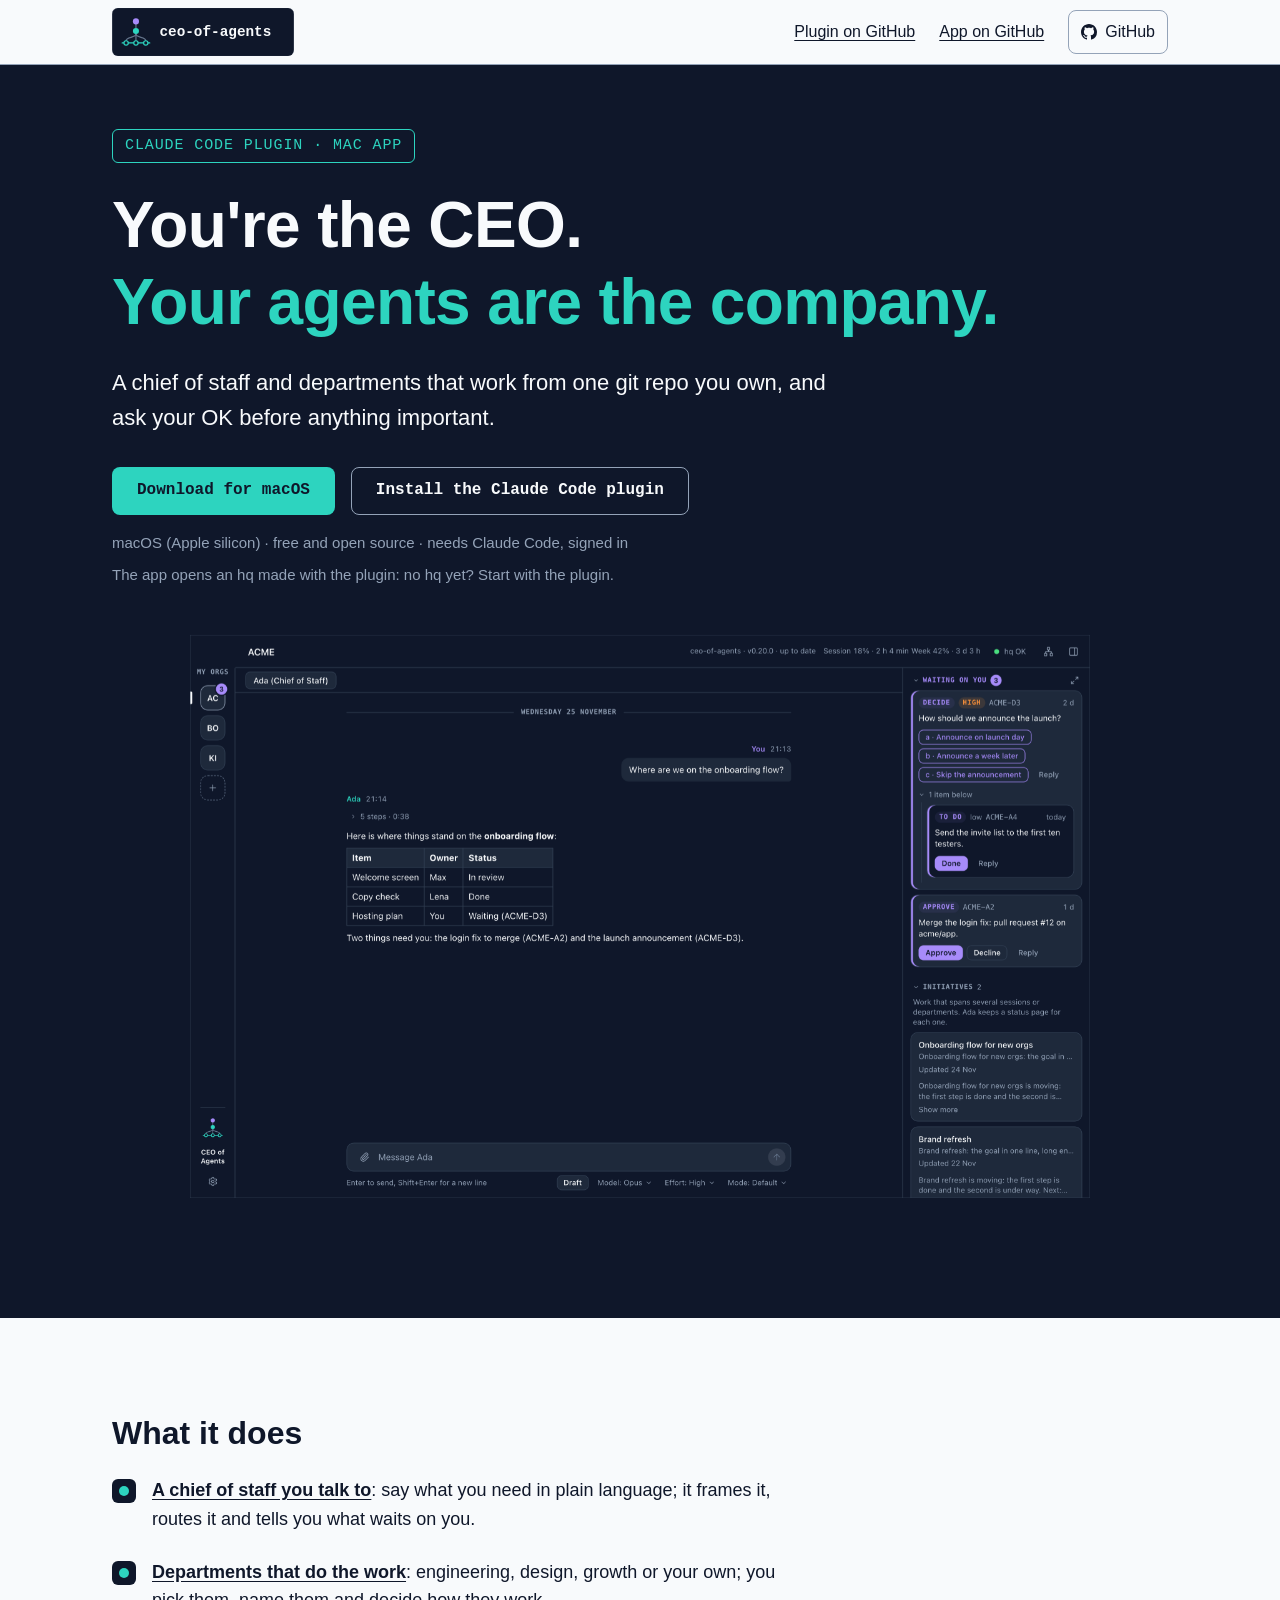
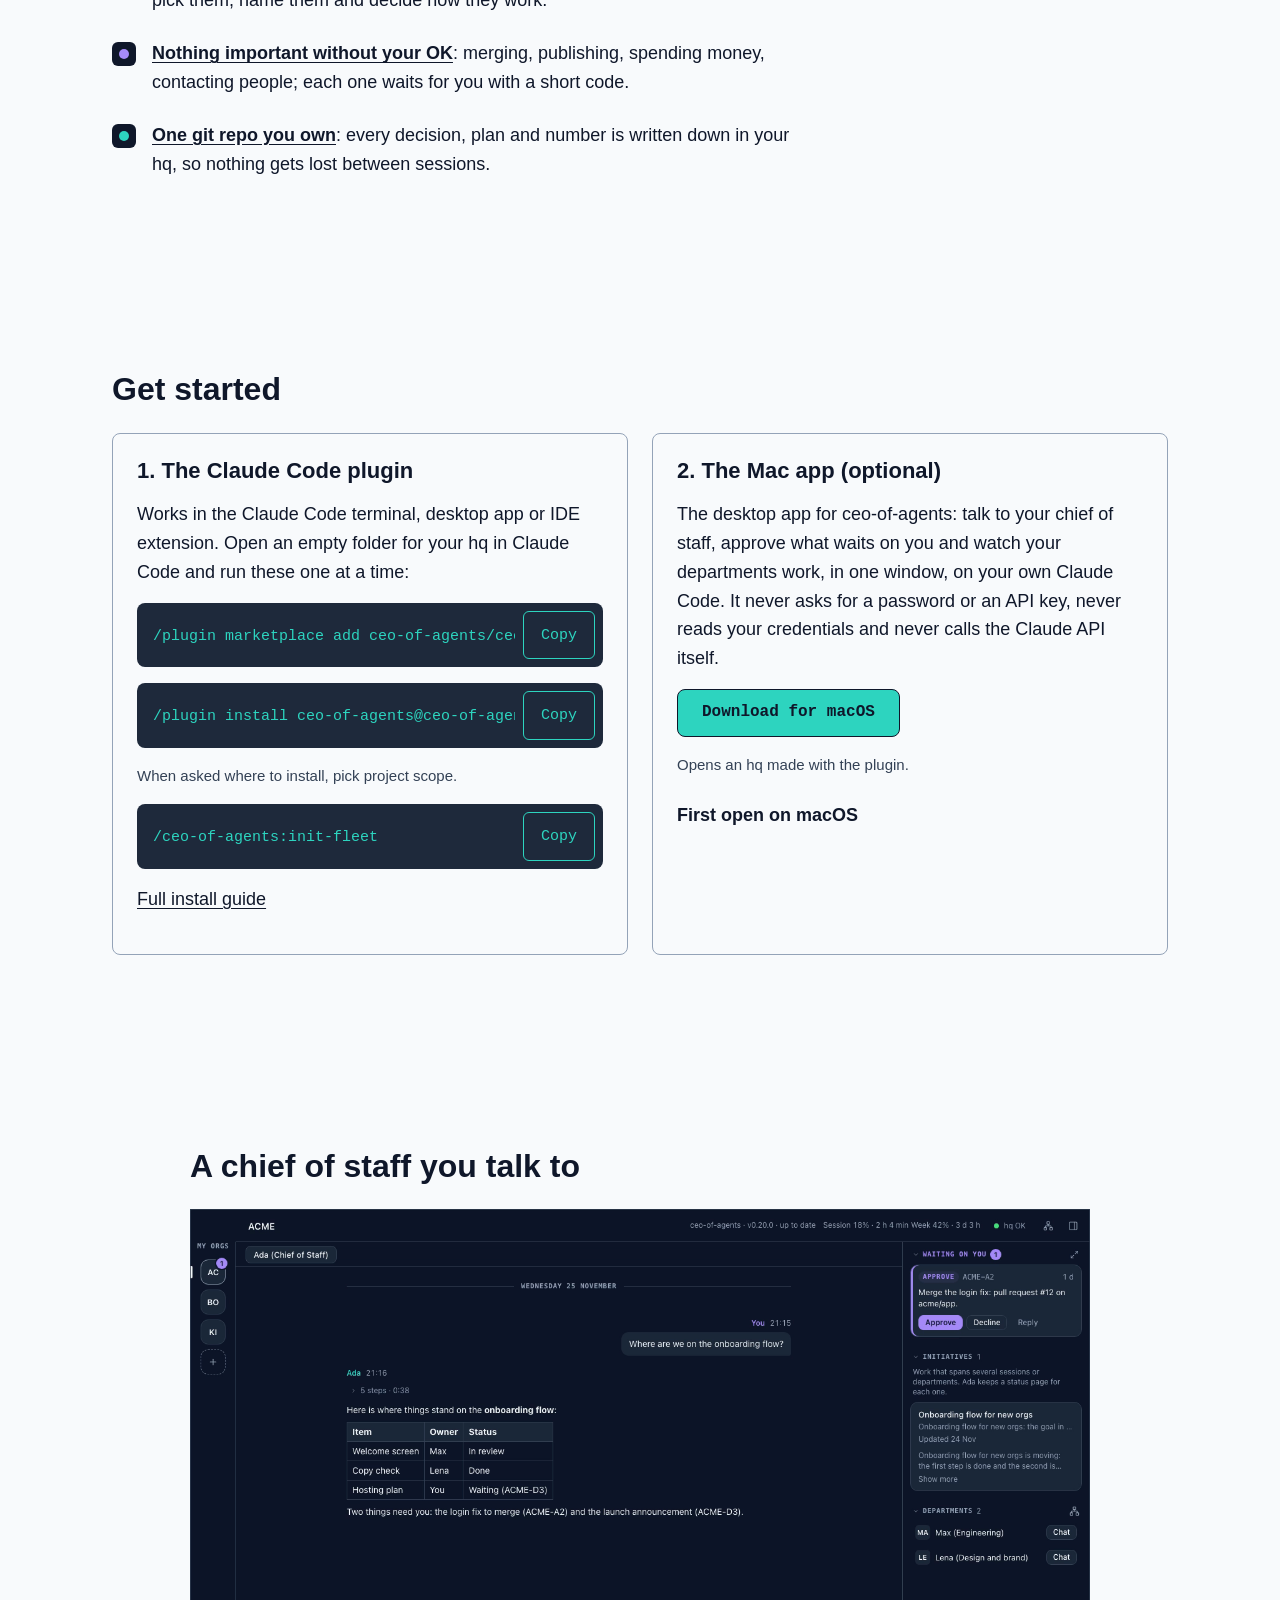
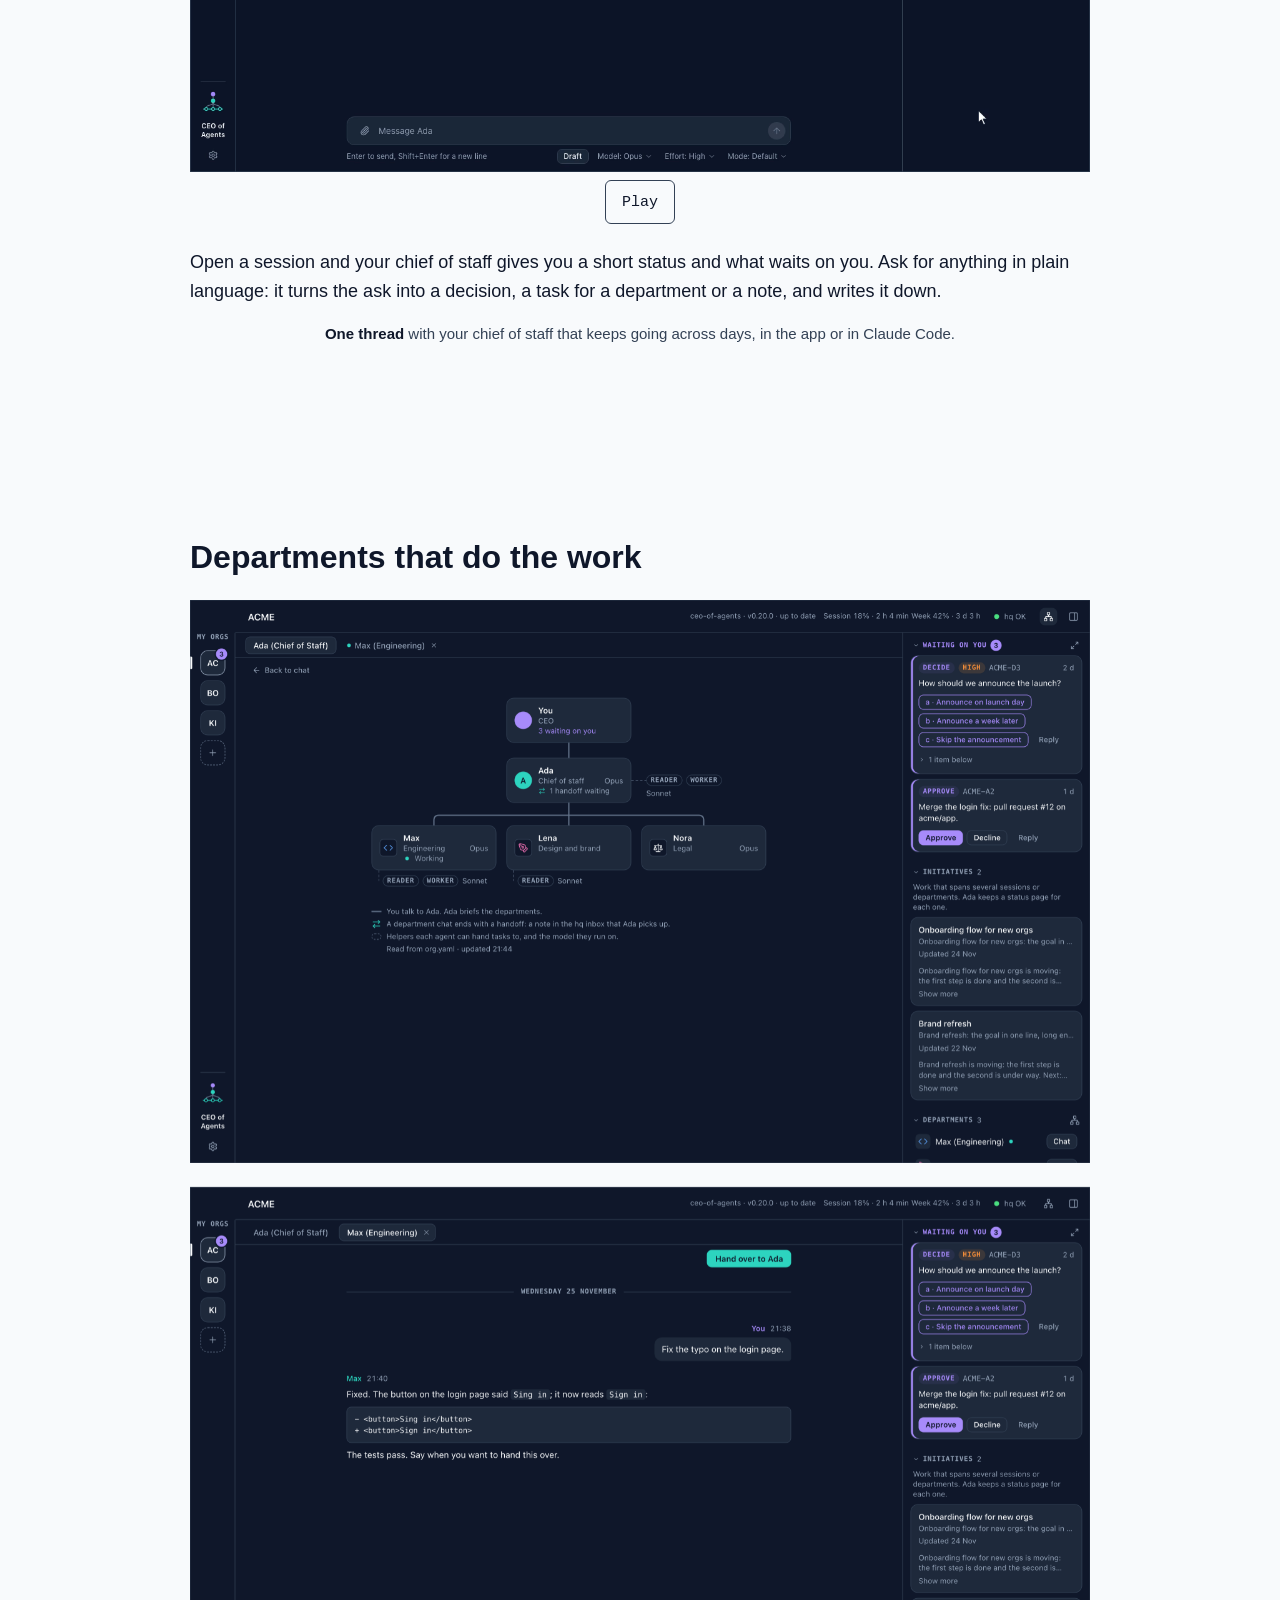
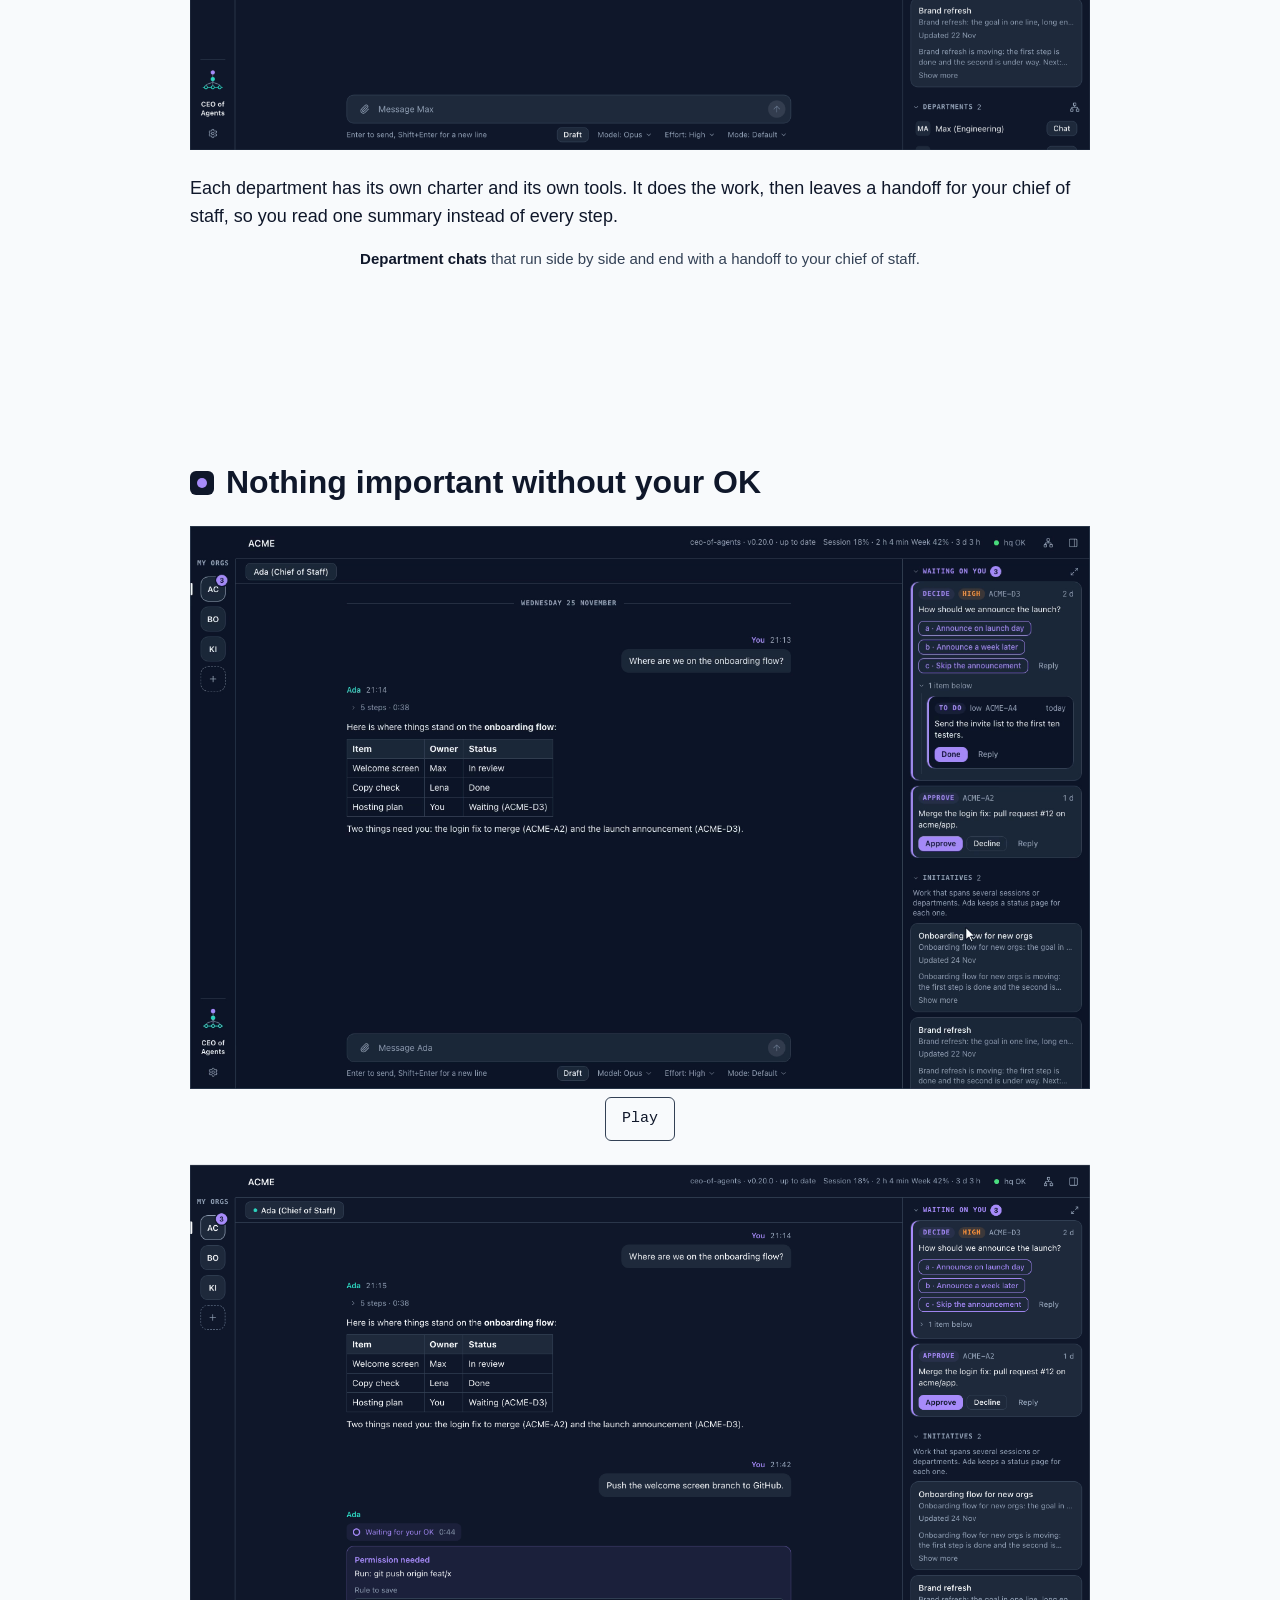
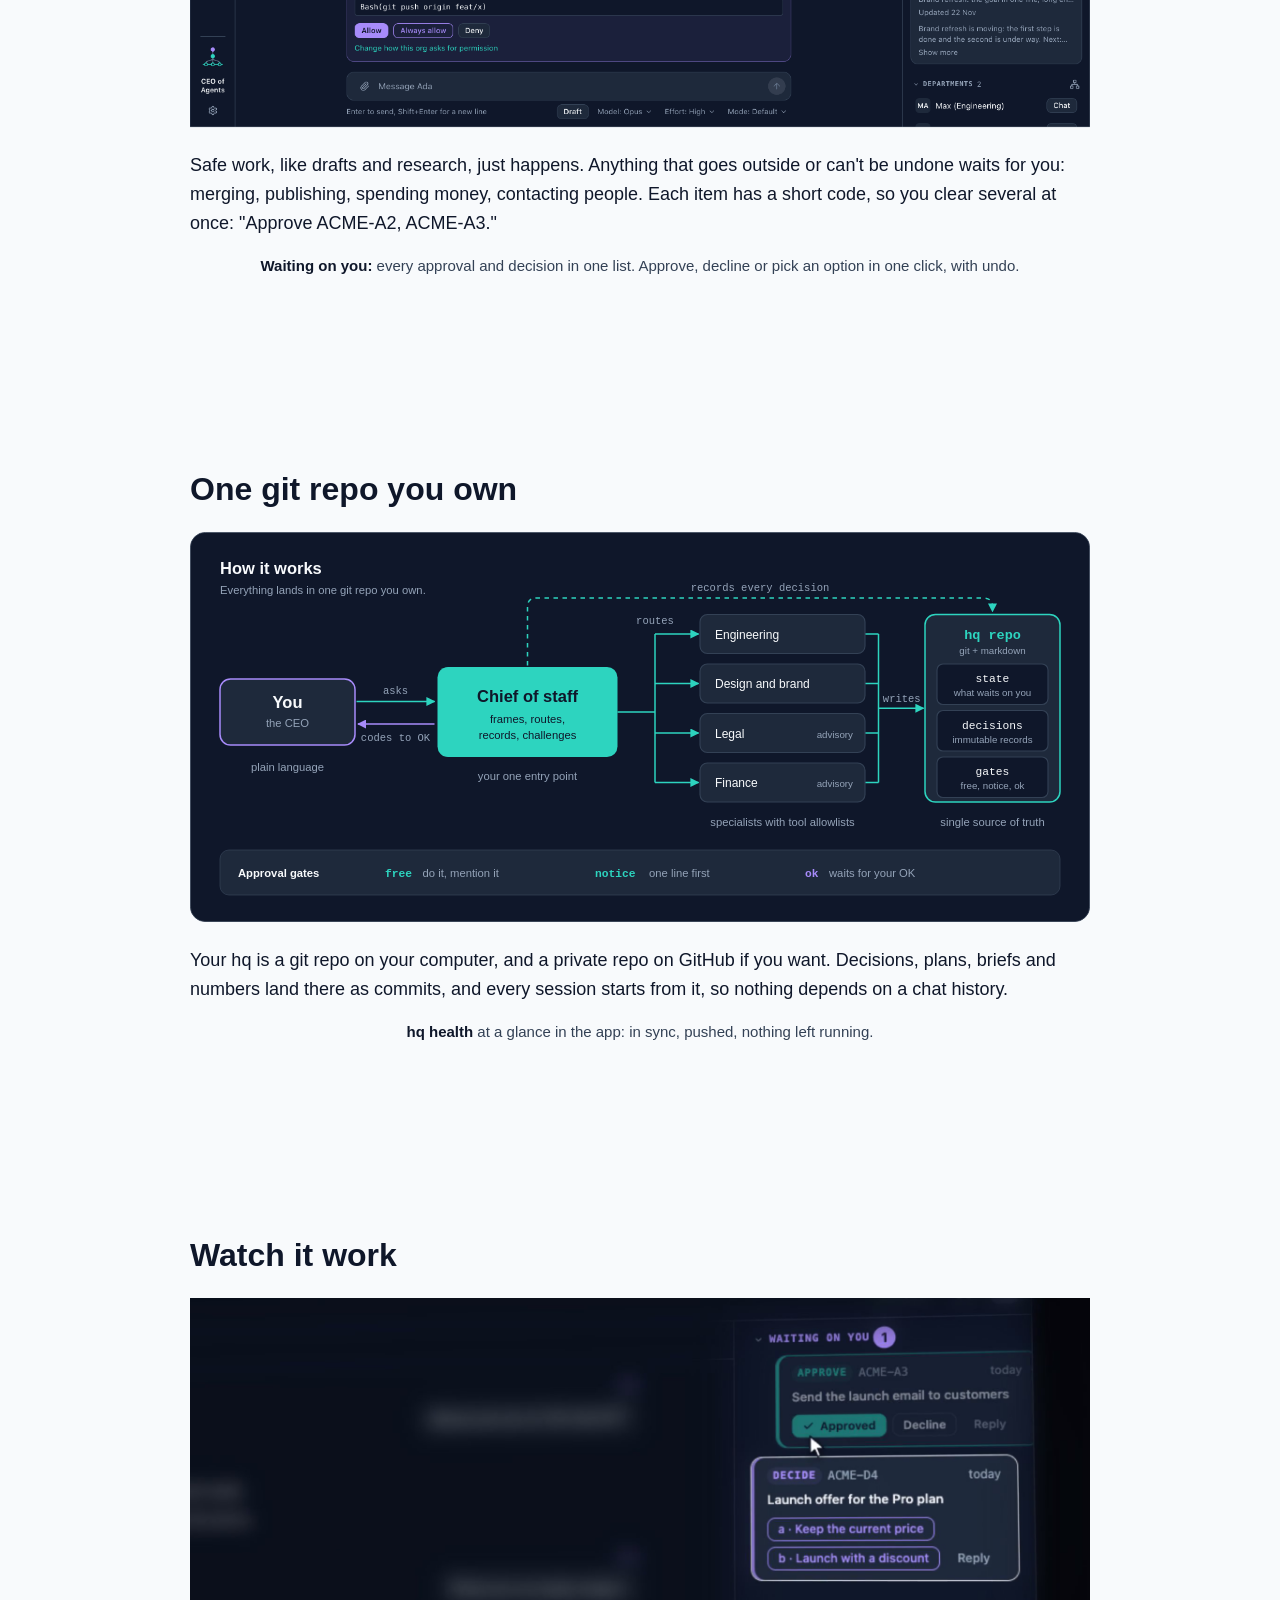
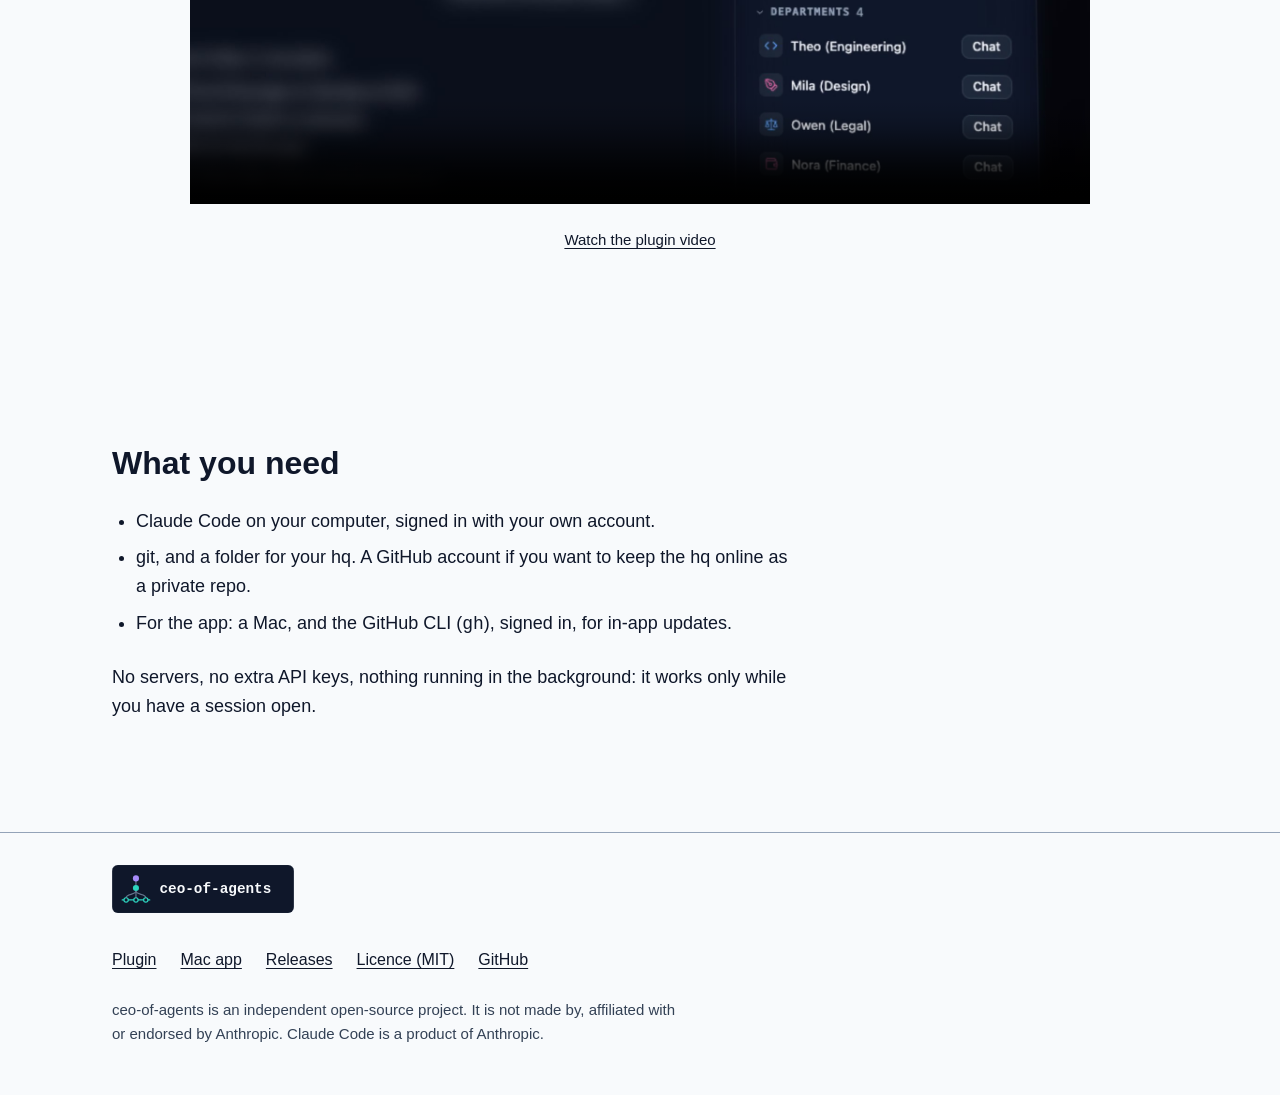
==== index.html @ 3e3f8074 "feat: add the landing page Plain HTML and CSS, no build step. Dark by default with a light mode that" ====
<!DOCTYPE html>
<html lang="en">
<head>
<meta charset="utf-8">
<meta name="viewport" content="width=device-width, initial-scale=1">
<title>ceo-of-agents: you're the CEO, your agents are the company</title>
<meta name="description" content="A Claude Code plugin and Mac app: a chief of staff and departments that work from one git repo you own, and ask your OK before anything important.">
<link rel="canonical" href="https://ceo-of-agents.github.io/">
<meta name="color-scheme" content="dark light">
<meta name="theme-color" media="(prefers-color-scheme: light)" content="#F8FAFC">
<meta name="theme-color" media="(prefers-color-scheme: dark)" content="#0F172A">
<link rel="icon" type="image/png" sizes="32x32" href="assets/icons/favicon-32.png">
<link rel="icon" type="image/png" sizes="16x16" href="assets/icons/favicon-16.png">
<link rel="apple-touch-icon" sizes="180x180" href="apple-touch-icon.png">
<meta property="og:type" content="website">
<meta property="og:url" content="https://ceo-of-agents.github.io/">
<meta property="og:title" content="ceo-of-agents: you're the CEO, your agents are the company">
<meta property="og:description" content="A Claude Code plugin and Mac app: a chief of staff and departments that work from one git repo you own, and ask your OK before anything important.">
<meta property="og:image" content="https://ceo-of-agents.github.io/assets/media/social-preview.png">
<meta property="og:image:width" content="1280">
<meta property="og:image:height" content="640">
<meta property="og:image:alt" content="ceo-of-agents: You're the CEO. Your agents are the company.">
<meta name="twitter:card" content="summary_large_image">
<meta name="twitter:title" content="ceo-of-agents: you're the CEO, your agents are the company">
<meta name="twitter:description" content="A Claude Code plugin and Mac app: a chief of staff and departments that work from one git repo you own, and ask your OK before anything important.">
<meta name="twitter:image" content="https://ceo-of-agents.github.io/assets/media/social-preview.png">
<meta name="twitter:image:alt" content="ceo-of-agents: You're the CEO. Your agents are the company.">
<link rel="stylesheet" href="styles.css">
<script src="script.js" defer></script>
</head>
<body>
<a class="skip on-ink" href="#content">Skip to content</a>

<header class="site-header">
  <div class="wrap">
    <a class="lockup" href="./"><img src="assets/logo-lockup.svg" alt="ceo-of-agents" height="48"></a>
    <nav class="nav" aria-label="Project links">
      <a href="https://github.com/ceo-of-agents/ceo-of-agents-core">Plugin on GitHub</a>
      <a href="https://github.com/ceo-of-agents/ceo-of-agents-desktop">App on GitHub</a>
      <a class="gh-btn" href="https://github.com/ceo-of-agents" aria-label="ceo-of-agents on GitHub"><svg viewBox="0 0 16 16" width="16" height="16" fill="currentColor" aria-hidden="true" focusable="false"><path d="M8 0C3.58 0 0 3.58 0 8c0 3.54 2.29 6.53 5.47 7.59.4.07.55-.17.55-.38 0-.19-.01-.82-.01-1.49-2.01.37-2.53-.49-2.69-.94-.09-.23-.48-.94-.82-1.13-.28-.15-.68-.52-.01-.53.63-.01 1.08.58 1.23.82.72 1.21 1.87.87 2.33.66.07-.52.28-.87.51-1.07-1.78-.2-3.64-.89-3.64-3.95 0-.87.31-1.59.82-2.15-.08-.2-.36-1.02.08-2.12 0 0 .67-.21 2.2.82.64-.18 1.32-.27 2-.27.68 0 1.36.09 2 .27 1.53-1.04 2.2-.82 2.2-.82.44 1.1.16 1.92.08 2.12.51.56.82 1.27.82 2.15 0 3.07-1.87 3.75-3.65 3.95.29.25.54.73.54 1.48 0 1.07-.01 1.93-.01 2.2 0 .21.15.46.55.38A8.013 8.013 0 0 0 16 8c0-4.42-3.58-8-8-8z"/></svg><span class="gh-label">GitHub</span></a>
    </nav>
  </div>
</header>

<main id="content">
  <section class="hero on-ink">
    <div class="wrap">
      <p class="chip">Claude Code plugin · Mac app</p>
      <h1>You're the CEO.
        <span>Your agents are the company.</span></h1>
      <p class="lead">A chief of staff and departments that work from one git repo you own, and ask your OK before anything important.</p>
      <div class="btn-row">
        <a class="btn btn-primary" href="https://github.com/ceo-of-agents/ceo-of-agents-desktop/releases/latest">Download for macOS</a>
        <a class="btn btn-secondary" href="#install">Install the Claude Code plugin</a>
      </div>
      <p class="note">macOS (Apple silicon) · free and open source · needs Claude Code, signed in</p>
      <p class="note">The app opens an hq made with the plugin: no hq yet? Start with the plugin.</p>
      <figure class="media">
        <img src="assets/media/hero.png" width="1442" height="902" alt="The CEO of Agents window: on the left, the list of orgs; in the middle, a conversation with the chief of staff, Ada, with a formatted reply and a finished task summary; on the right, the Waiting on you list with three items to approve or decide, and the org's initiatives">
      </figure>
    </div>
  </section>

  <section class="block" aria-labelledby="what">
    <div class="wrap">
      <h2 id="what">What it does</h2>
      <ul class="what">
        <li><span class="marker" aria-hidden="true"></span><span><a href="#chief-of-staff">A chief of staff you talk to</a>: say what you need in plain language; it frames it, routes it and tells you what waits on you.</span></li>
        <li><span class="marker" aria-hidden="true"></span><span><a href="#departments">Departments that do the work</a>: engineering, design, growth or your own; you pick them, name them and decide how they work.</span></li>
        <li><span class="marker violet" aria-hidden="true"></span><span><a href="#your-ok">Nothing important without your OK</a>: merging, publishing, spending money, contacting people; each one waits for you with a short code.</span></li>
        <li><span class="marker" aria-hidden="true"></span><span><a href="#hq">One git repo you own</a>: every decision, plan and number is written down in your hq, so nothing gets lost between sessions.</span></li>
      </ul>
    </div>
  </section>

  <section class="block" id="install" aria-labelledby="start">
    <div class="wrap">
      <h2 id="start">Get started</h2>
      <div class="cols">
        <div class="card">
          <h3>1. The Claude Code plugin</h3>
          <p>Works in the Claude Code terminal, desktop app or IDE extension. Open an empty folder for your hq in Claude Code and run these one at a time:</p>
          <div class="cmd"><pre tabindex="0"><code>/plugin marketplace add ceo-of-agents/ceo-of-agents-core</code></pre><button class="copy" type="button" hidden data-copy="/plugin marketplace add ceo-of-agents/ceo-of-agents-core" aria-label="Copy command: /plugin marketplace add ceo-of-agents/ceo-of-agents-core">Copy</button></div>
          <div class="cmd"><pre tabindex="0"><code>/plugin install ceo-of-agents@ceo-of-agents</code></pre><button class="copy" type="button" hidden data-copy="/plugin install ceo-of-agents@ceo-of-agents" aria-label="Copy command: /plugin install ceo-of-agents@ceo-of-agents">Copy</button></div>
          <p class="caption-small">When asked where to install, pick project scope.</p>
          <div class="cmd"><pre tabindex="0"><code>/ceo-of-agents:init-fleet</code></pre><button class="copy" type="button" hidden data-copy="/ceo-of-agents:init-fleet" aria-label="Copy command: /ceo-of-agents:init-fleet">Copy</button></div>
          <p><a href="https://github.com/ceo-of-agents/ceo-of-agents-core#3-install">Full install guide</a></p>
        </div>
        <div class="card">
          <h3>2. The Mac app (optional)</h3>
          <p>The desktop app for ceo-of-agents: talk to your chief of staff, approve what waits on you and watch your departments work, in one window, on your own Claude Code. It never asks for a password or an API key, never reads your credentials and never calls the Claude API itself.</p>
          <div class="btn-row"><a class="btn btn-primary" href="https://github.com/ceo-of-agents/ceo-of-agents-desktop/releases/latest">Download for macOS</a></div>
          <p class="note">Opens an hq made with the plugin.</p>
          <details>
            <summary>First open on macOS</summary>
            <p>The app is not notarized by Apple yet, so macOS blocks the first open of a downloaded copy: when macOS says "Not Opened", choose Done. Then open System Settings &gt; Privacy &amp; Security, scroll to Security and click Open Anyway next to "CEO of Agents". From then on it opens normally.</p>
          </details>
        </div>
      </div>
    </div>
  </section>

  <section class="block feature" id="chief-of-staff" aria-labelledby="h-cos">
    <div class="wrap"><div class="block-inner">
      <h2 id="h-cos">A chief of staff you talk to</h2>
      <div class="media clip">
        <video class="clip-video" width="1442" height="902" controls muted loop playsinline preload="none" poster="assets/media/dispatch-poster.png" aria-label="Animation: you ask the chief of staff to fix a typo on the login page; the chief of staff sends the work to the engineering department, shown as running, then done; a label says a handoff is waiting"><source src="assets/media/dispatch.mp4" type="video/mp4"></video>
        <button class="toggle" type="button" hidden>Play</button>
      </div>
      <p class="text">Open a session and your chief of staff gives you a short status and what waits on you. Ask for anything in plain language: it turns the ask into a decision, a task for a department or a note, and writes it down.</p>
      <p class="caption"><strong>One thread</strong> with your chief of staff that keeps going across days, in the app or in Claude Code.</p>
    </div></div>
  </section>

  <section class="block feature" id="departments" aria-labelledby="h-dep">
    <div class="wrap"><div class="block-inner">
      <h2 id="h-dep">Departments that do the work</h2>
      <figure class="media"><img src="assets/media/org-chart.png" width="1442" height="902" loading="lazy" alt="The org chart: you at the top, the chief of staff Ada below, and three departments with their model and status; engineering is running"></figure>
      <figure class="media"><img src="assets/media/department-chat.png" width="1442" height="902" loading="lazy" alt="A chat with the engineering department, Max, with a reply and the Hand over button"></figure>
      <p class="text">Each department has its own charter and its own tools. It does the work, then leaves a handoff for your chief of staff, so you read one summary instead of every step.</p>
      <p class="caption"><strong>Department chats</strong> that run side by side and end with a handoff to your chief of staff.</p>
    </div></div>
  </section>

  <section class="block feature" id="your-ok" aria-labelledby="h-ok">
    <div class="wrap"><div class="block-inner">
      <h2 id="h-ok"><span class="marker violet" aria-hidden="true"></span>Nothing important without your OK</h2>
      <div class="media clip">
        <video class="clip-video" width="1442" height="902" controls muted loop playsinline preload="none" poster="assets/media/approve-poster.png" aria-label="Animation: in the Waiting on you list you approve an item; an undo bar counts down for four seconds; the item leaves the list and the counter drops by one"><source src="assets/media/approve.mp4" type="video/mp4"></video>
        <button class="toggle" type="button" hidden>Play</button>
      </div>
      <figure class="media"><img src="assets/media/permission.png" width="1442" height="902" loading="lazy" alt="A permission card in the conversation: Claude Code asks to run git push origin feat/x, with the buttons Allow, Always allow and Deny"></figure>
      <p class="text">Safe work, like drafts and research, just happens. Anything that goes outside or can't be undone waits for you: merging, publishing, spending money, contacting people. Each item has a short code, so you clear several at once: "Approve ACME-A2, ACME-A3."</p>
      <p class="caption"><strong>Waiting on you:</strong> every approval and decision in one list. Approve, decline or pick an option in one click, with undo.</p>
    </div></div>
  </section>

  <section class="block feature" id="hq" aria-labelledby="h-hq">
    <div class="wrap"><div class="block-inner">
      <h2 id="h-hq">One git repo you own</h2>
      <figure class="media"><img src="assets/diagram.svg" width="1200" height="520" loading="lazy" alt="Diagram: you, then your chief of staff, then the departments; every decision lands as a commit in your hq."></figure>
      <p class="text">Your hq is a git repo on your computer, and a private repo on GitHub if you want. Decisions, plans, briefs and numbers land there as commits, and every session starts from it, so nothing depends on a chat history.</p>
      <p class="caption"><strong>hq health</strong> at a glance in the app: in sync, pushed, nothing left running.</p>
    </div></div>
  </section>

  <section class="block feature" aria-labelledby="tour">
    <div class="wrap"><div class="block-inner">
      <h2 id="tour">Watch it work</h2>
      <div class="media">
        <video width="1920" height="1080" controls preload="metadata" playsinline poster="assets/media/product-video-poster.png"><source src="assets/media/product-video.mp4" type="video/mp4"></video>
      </div>
      <p class="caption"><a href="https://github.com/ceo-of-agents/ceo-of-agents-core#readme">Watch the plugin video</a></p>
    </div></div>
  </section>

  <section class="block" aria-labelledby="need">
    <div class="wrap">
      <h2 id="need">What you need</h2>
      <ul class="need">
        <li>Claude Code on your computer, signed in with your own account.</li>
        <li>git, and a folder for your hq. A GitHub account if you want to keep the hq online as a private repo.</li>
        <li>For the app: a Mac, and the GitHub CLI (<code>gh</code>), signed in, for in-app updates.</li>
      </ul>
      <p>No servers, no extra API keys, nothing running in the background: it works only while you have a session open.</p>
    </div>
  </section>
</main>

<footer class="site-footer">
  <div class="wrap">
    <a class="lockup" href="./"><img src="assets/logo-lockup.svg" alt="ceo-of-agents" height="48"></a>
    <nav class="footer-links" aria-label="Footer">
      <a href="https://github.com/ceo-of-agents/ceo-of-agents-core">Plugin</a>
      <a href="https://github.com/ceo-of-agents/ceo-of-agents-desktop">Mac app</a>
      <a href="https://github.com/ceo-of-agents/ceo-of-agents-desktop/releases/latest">Releases</a>
      <a href="https://github.com/ceo-of-agents/ceo-of-agents-core/blob/main/LICENSE">Licence (MIT)</a>
      <a href="https://github.com/ceo-of-agents">GitHub</a>
    </nav>
    <p class="note">ceo-of-agents is an independent open-source project. It is not made by, affiliated with or endorsed by Anthropic. Claude Code is a product of Anthropic.</p>
  </div>
</footer>
<div id="live" class="sr-only" aria-live="polite"></div>
</body>
</html>
---- styles.css ----
:root {
  color-scheme: dark light;
  --bg: #0F172A; --card: #1E293B; --text: #F8FAFC; --text-2: #94A3B8;
  --link: #2DD4BF; --border: #334155; --focus: #2DD4BF;
  --ink: #0F172A; --teal: #2DD4BF; --violet: #A78BFA; --surface: #1E293B;
  --mono: ui-monospace, SFMono-Regular, Menlo, Consolas, 'Liberation Mono', monospace;
  --sans: -apple-system, BlinkMacSystemFont, 'Segoe UI', Helvetica, Arial, sans-serif;
  --ease: cubic-bezier(0.2, 0.8, 0.2, 1);
}
@media (prefers-color-scheme: light) {
  :root {
    --bg: #F8FAFC; --card: #F8FAFC; --text: #0F172A; --text-2: #334155;
    --link: #0F172A; --border: #94A3B8; --focus: #0F172A;
  }
}
.on-ink {
  color-scheme: dark; background: #0F172A; color: #F8FAFC;
  --bg: #0F172A; --card: #1E293B; --text: #F8FAFC; --text-2: #94A3B8;
  --link: #2DD4BF; --border: #334155; --focus: #2DD4BF;
}

*, *::before, *::after { box-sizing: border-box; }
html { -webkit-text-size-adjust: 100%; scroll-behavior: smooth; }
@media (prefers-reduced-motion: reduce) { html { scroll-behavior: auto; } }
body {
  margin: 0; background: var(--bg); color: var(--text);
  font-family: var(--sans); font-size: 16px; line-height: 1.6;
}
@media (min-width: 480px) { body { font-size: 18px; } }
img, video, svg { max-width: 100%; }
a { color: var(--link); text-decoration: underline; text-underline-offset: 3px; }
a:hover { text-decoration-thickness: 2px; }
:focus-visible { outline: 2px solid var(--focus); outline-offset: 2px; }
h1, h2, h3 { line-height: 1.2; margin: 0; }
p { margin: 0 0 16px; max-width: 68ch; }
code { font-family: var(--mono); }
.wrap { max-width: 1120px; margin: 0 auto; padding: 0 16px; }
@media (min-width: 720px) { .wrap { padding: 0 32px; } }
.sr-only {
  position: absolute; width: 1px; height: 1px; margin: -1px; padding: 0;
  overflow: hidden; clip: rect(0 0 0 0); white-space: nowrap; border: 0;
}

/* Skip link */
.skip {
  position: absolute; left: 8px; top: -100px; z-index: 20;
  padding: 12px 16px; min-height: 44px; border-radius: 6px;
}
.skip:focus { top: 8px; }

/* Header */
.site-header { background: var(--bg); border-bottom: 1px solid var(--border); z-index: 10; }
@media (min-width: 960px) { .site-header { position: sticky; top: 0; } }
.site-header .wrap {
  display: flex; flex-wrap: wrap; align-items: center;
  justify-content: space-between; gap: 8px 24px; padding-top: 8px; padding-bottom: 8px;
}
.lockup { display: inline-block; line-height: 0; }
.lockup img { height: 48px; width: auto; display: block; }
.nav { display: flex; flex-wrap: wrap; align-items: center; gap: 0 24px; font-size: 16px; }
.nav a, .footer-links a {
  display: inline-flex; align-items: center; min-height: 44px;
}
.nav a.gh-btn {
  gap: 8px; min-width: 44px; min-height: 44px; padding: 0 12px; justify-content: center;
  border: 1px solid var(--border); border-radius: 8px; color: var(--text); text-decoration: none;
}
.nav a.gh-btn:hover { border-color: var(--link); color: var(--link); }
.nav a.gh-btn:focus-visible { outline: 2px solid var(--focus); outline-offset: 2px; }
@media (max-width: 479px) {
  .nav { gap: 0 16px; }
  .gh-label {
    position: absolute; width: 1px; height: 1px; margin: -1px; padding: 0;
    overflow: hidden; clip: rect(0 0 0 0); white-space: nowrap; border: 0;
  }
}

/* Buttons */
.btn {
  display: inline-flex; align-items: center; justify-content: center;
  min-height: 48px; padding: 10px 24px; border-radius: 8px;
  font-family: var(--mono); font-size: 16px; font-weight: 700;
  text-align: center; text-decoration: none; border: 1px solid transparent;
}
.btn:hover { text-decoration: underline; }
.btn-primary { background: var(--teal); color: var(--ink); }
.btn-secondary { background: transparent; color: var(--text); border-color: var(--text-2); }
@media (prefers-color-scheme: light) {
  .btn-primary { border-color: #0F172A; }
  .on-ink .btn-primary { border-color: transparent; }
}
.btn-row { display: flex; flex-wrap: wrap; gap: 16px; margin-bottom: 16px; }
@media (max-width: 479px) { .btn-row .btn, .card .btn { width: 100%; } }

/* Hero */
.hero { padding: 48px 0 64px; }
@media (min-width: 720px) { .hero { padding: 64px 0 96px; } }
.chip {
  display: inline-block; margin: 0 0 24px; padding: 4px 12px;
  border: 1px solid var(--link); border-radius: 6px; color: var(--link);
  font-family: var(--mono); font-size: 15px; letter-spacing: 0.06em; text-transform: uppercase;
}
h1 { font-size: clamp(40px, 5.5vw, 64px); font-weight: 800; letter-spacing: -0.01em; margin-bottom: 24px; }
h1 span { display: block; color: var(--teal); }
.lead { font-size: 20px; max-width: 60ch; margin-bottom: 32px; }
@media (min-width: 720px) { .lead { font-size: 22px; } }
.note { color: var(--text-2); font-size: 15px; }
.hero .note { margin-bottom: 8px; }
.hero figure { margin-top: 48px; }

@media (prefers-reduced-motion: no-preference) {
  @keyframes appear { from { opacity: 0; transform: translateY(8px); } to { opacity: 1; transform: none; } }
  .hero .wrap > * { animation: appear 400ms var(--ease) both; }
}

/* Sections */
section.block { padding: 64px 0; }
@media (min-width: 720px) { section.block { padding: 96px 0; } }
h2 { font-size: 26px; margin-bottom: 24px; }
@media (min-width: 720px) { h2 { font-size: 32px; } }
h3 { font-size: 20px; margin-bottom: 16px; }
@media (min-width: 720px) { h3 { font-size: 22px; } }
section[id] , h2[id] { scroll-margin-top: 80px; }

/* Markers */
.marker { display: inline-grid; place-items: center; width: 24px; height: 24px; border-radius: 6px; flex: none; vertical-align: middle; }
.marker::before { content: ""; width: 10px; height: 10px; border-radius: 50%; background: var(--teal); }
.marker.violet::before { background: var(--violet); }
@media (prefers-color-scheme: light) { .marker { background: #0F172A; } }
.on-ink .marker { background: transparent; }
h2 .marker { margin-right: 12px; margin-top: -4px; }

.what { list-style: none; margin: 0; padding: 0; display: grid; gap: 24px; max-width: 68ch; }
.what li { display: grid; grid-template-columns: 24px 1fr; gap: 16px; }
.what .marker { margin-top: 3px; }
.what a { font-weight: 700; }

/* Get started */
.cols { display: grid; gap: 24px; }
@media (min-width: 720px) { .cols { grid-template-columns: 1fr 1fr; } }
.card { background: var(--card); border: 1px solid var(--border); border-radius: 8px; padding: 24px; min-width: 0; }
.cmd { display: flex; align-items: stretch; gap: 8px; margin: 0 0 16px; background: var(--surface); border-radius: 8px; padding: 8px; min-width: 0; }
.cmd pre { flex: 1; min-width: 0; margin: 0; overflow-x: auto; padding: 10px 8px; }
.cmd code { color: var(--teal); font-size: 15px; white-space: pre; }
.cmd pre:focus-visible, .cmd button:focus-visible { outline: 2px solid var(--teal); outline-offset: 2px; }
.copy {
  flex: none; min-width: 72px; min-height: 44px; padding: 0 12px; cursor: pointer;
  background: transparent; color: var(--teal); border: 1px solid var(--teal); border-radius: 6px;
  font-family: var(--mono); font-size: 15px;
}
.copy[hidden] { display: none; }
.caption-small { color: var(--text-2); font-size: 15px; }
details { margin-top: 16px; }
summary { min-height: 44px; display: flex; align-items: center; cursor: pointer; font-weight: 700; color: var(--text); }
details p { color: var(--text-2); font-size: 16px; }

/* Feature sections */
.feature .block-inner { text-align: center; }
.feature h2, .feature p.text { text-align: left; }
.feature p.text { margin-left: auto; margin-right: auto; max-width: 900px; }
.feature h2 { max-width: 900px; margin-left: auto; margin-right: auto; }
.media { max-width: 900px; margin: 0 auto 24px; position: relative; }
.media img, .media video { display: block; width: 100%; height: auto; }
.clip .toggle {
  display: inline-flex; align-items: center; justify-content: center; min-height: 44px; min-width: 44px;
  margin-top: 8px; padding: 0 16px; cursor: pointer;
  background: transparent; color: var(--text); border: 1px solid var(--text-2); border-radius: 6px;
  font-family: var(--mono); font-size: 15px;
}
.clip .toggle[hidden] { display: none; }
.caption { color: var(--text-2); font-size: 15px; max-width: 900px; margin: 0 auto; text-align: center; }
.caption strong { color: var(--text); }

/* Need */
.need { margin: 0 0 24px; padding-left: 24px; max-width: 68ch; }
.need li { margin-bottom: 8px; }

/* Footer */
.site-footer { background: var(--bg); border-top: 1px solid var(--border); padding: 32px 0 48px; }
.footer-links { display: flex; flex-wrap: wrap; gap: 0 24px; margin: 16px 0; font-size: 16px; }
.site-footer .note { margin: 0; }

.simple { padding: 64px 0; }
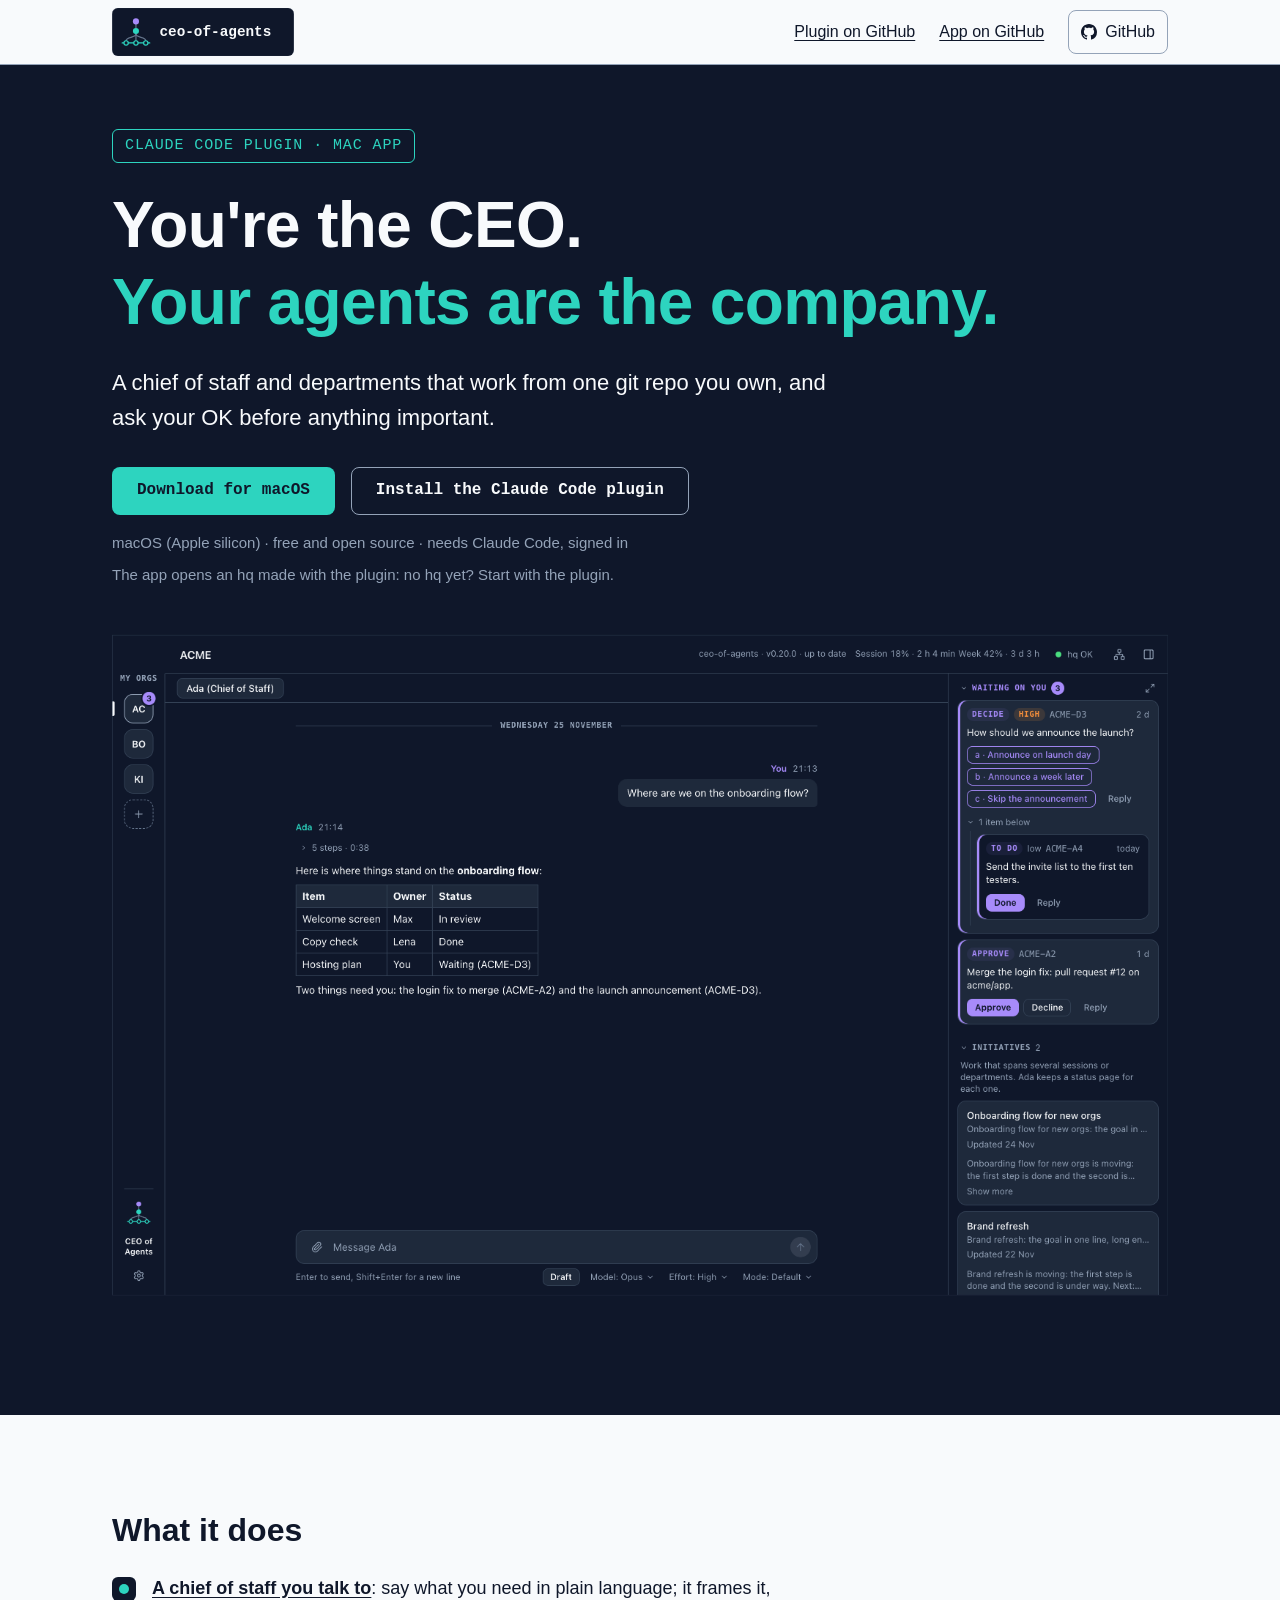
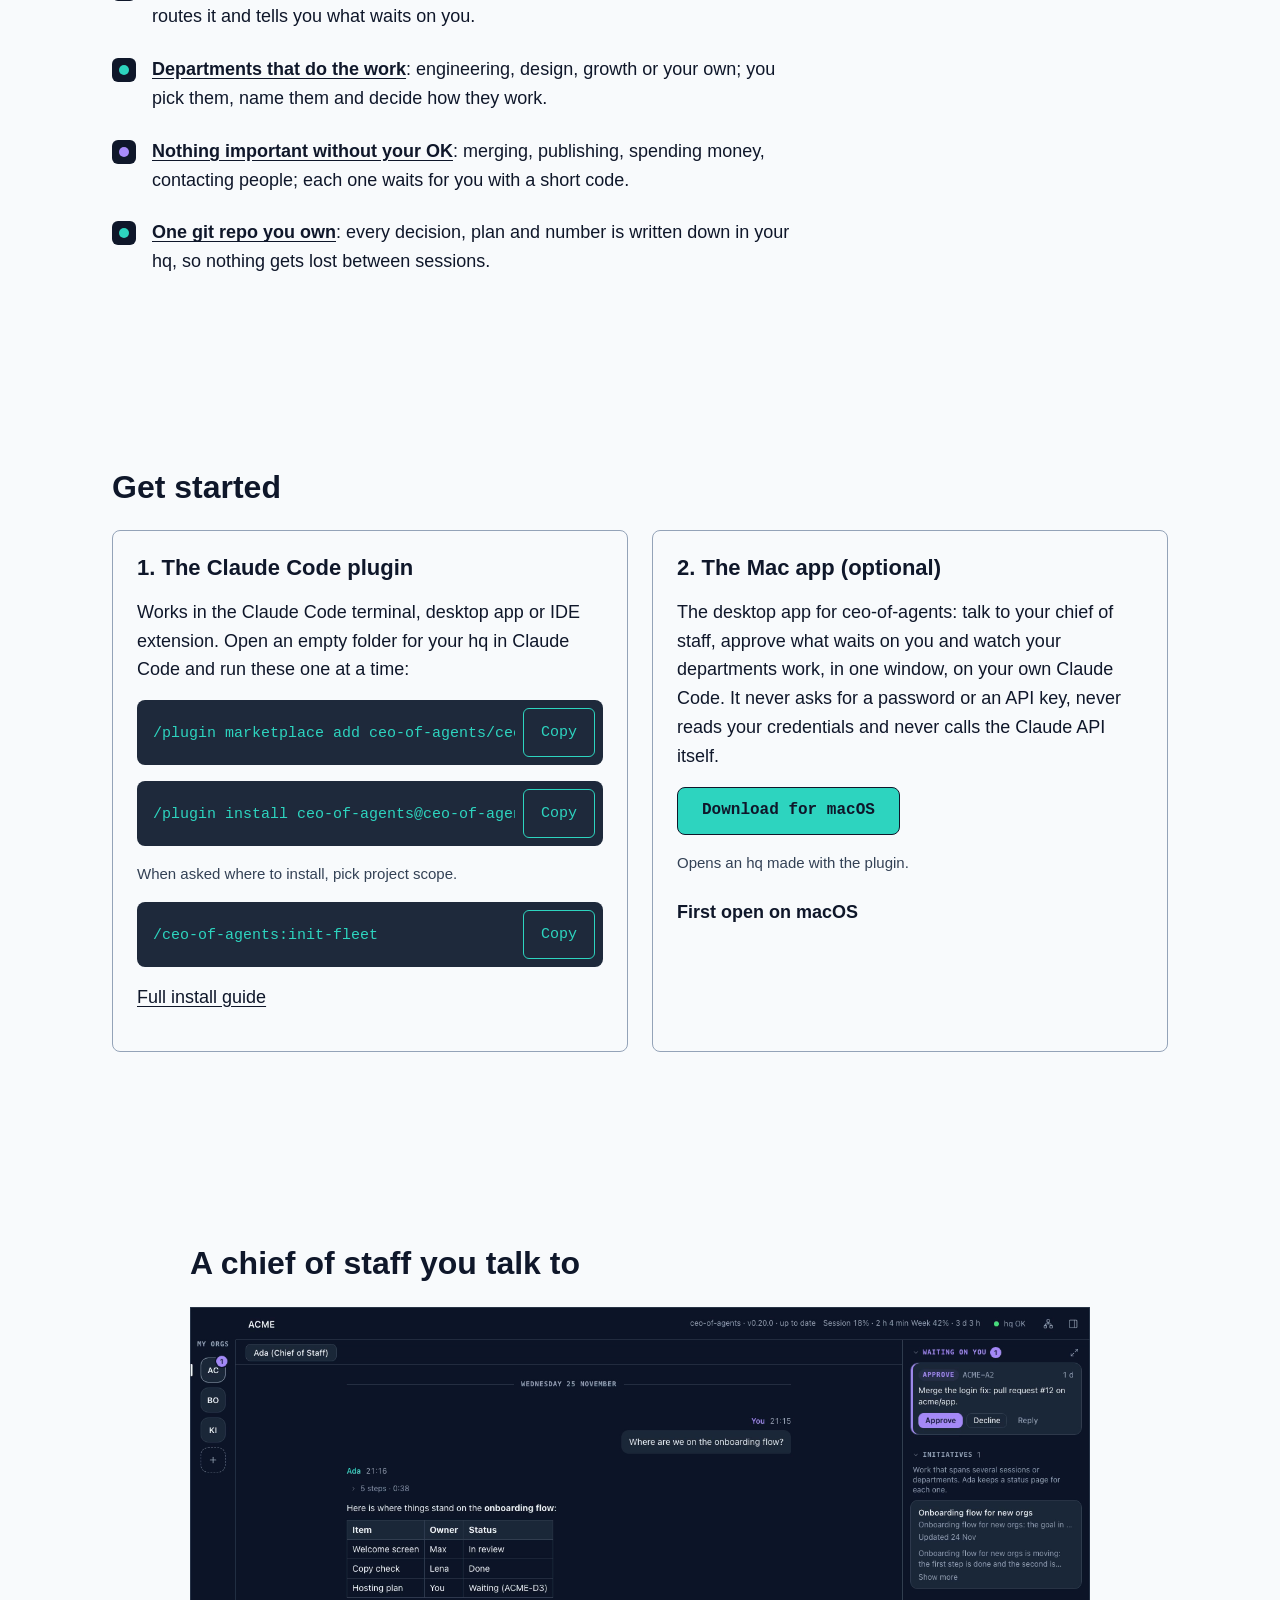
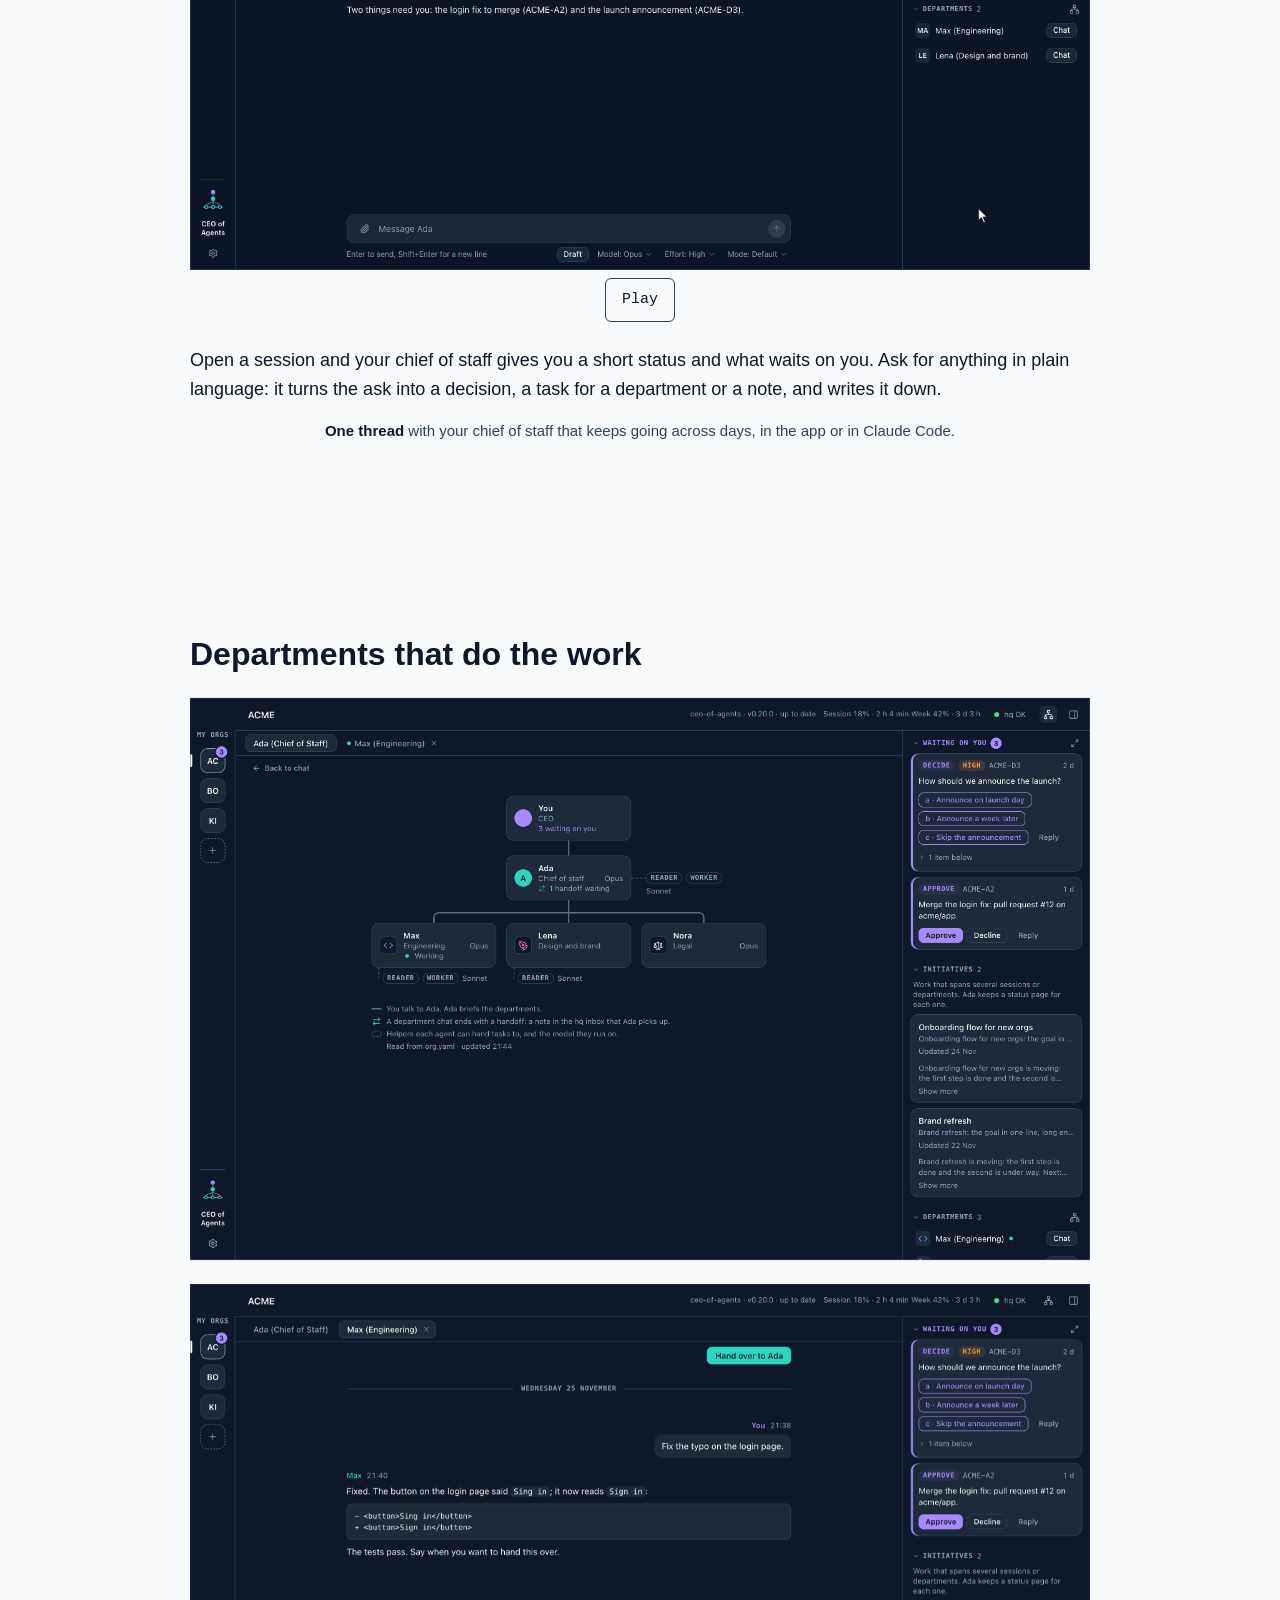
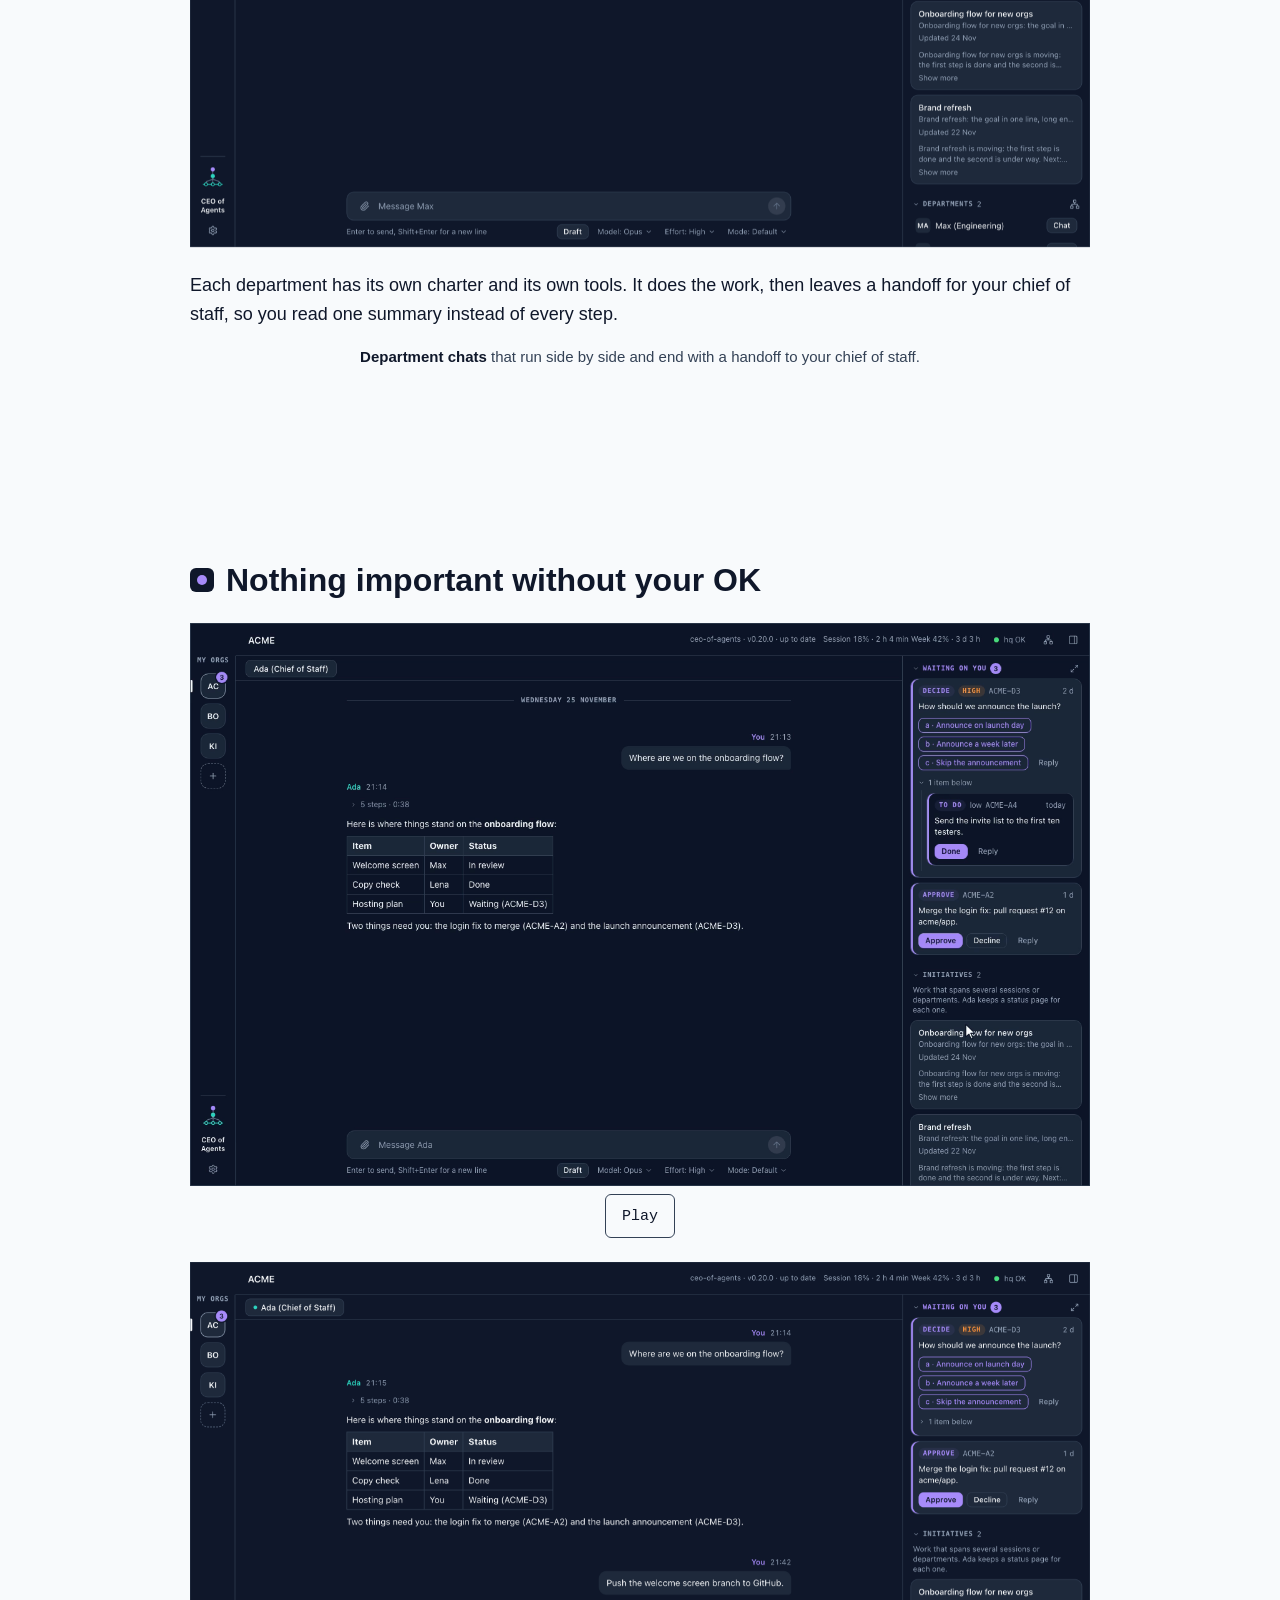
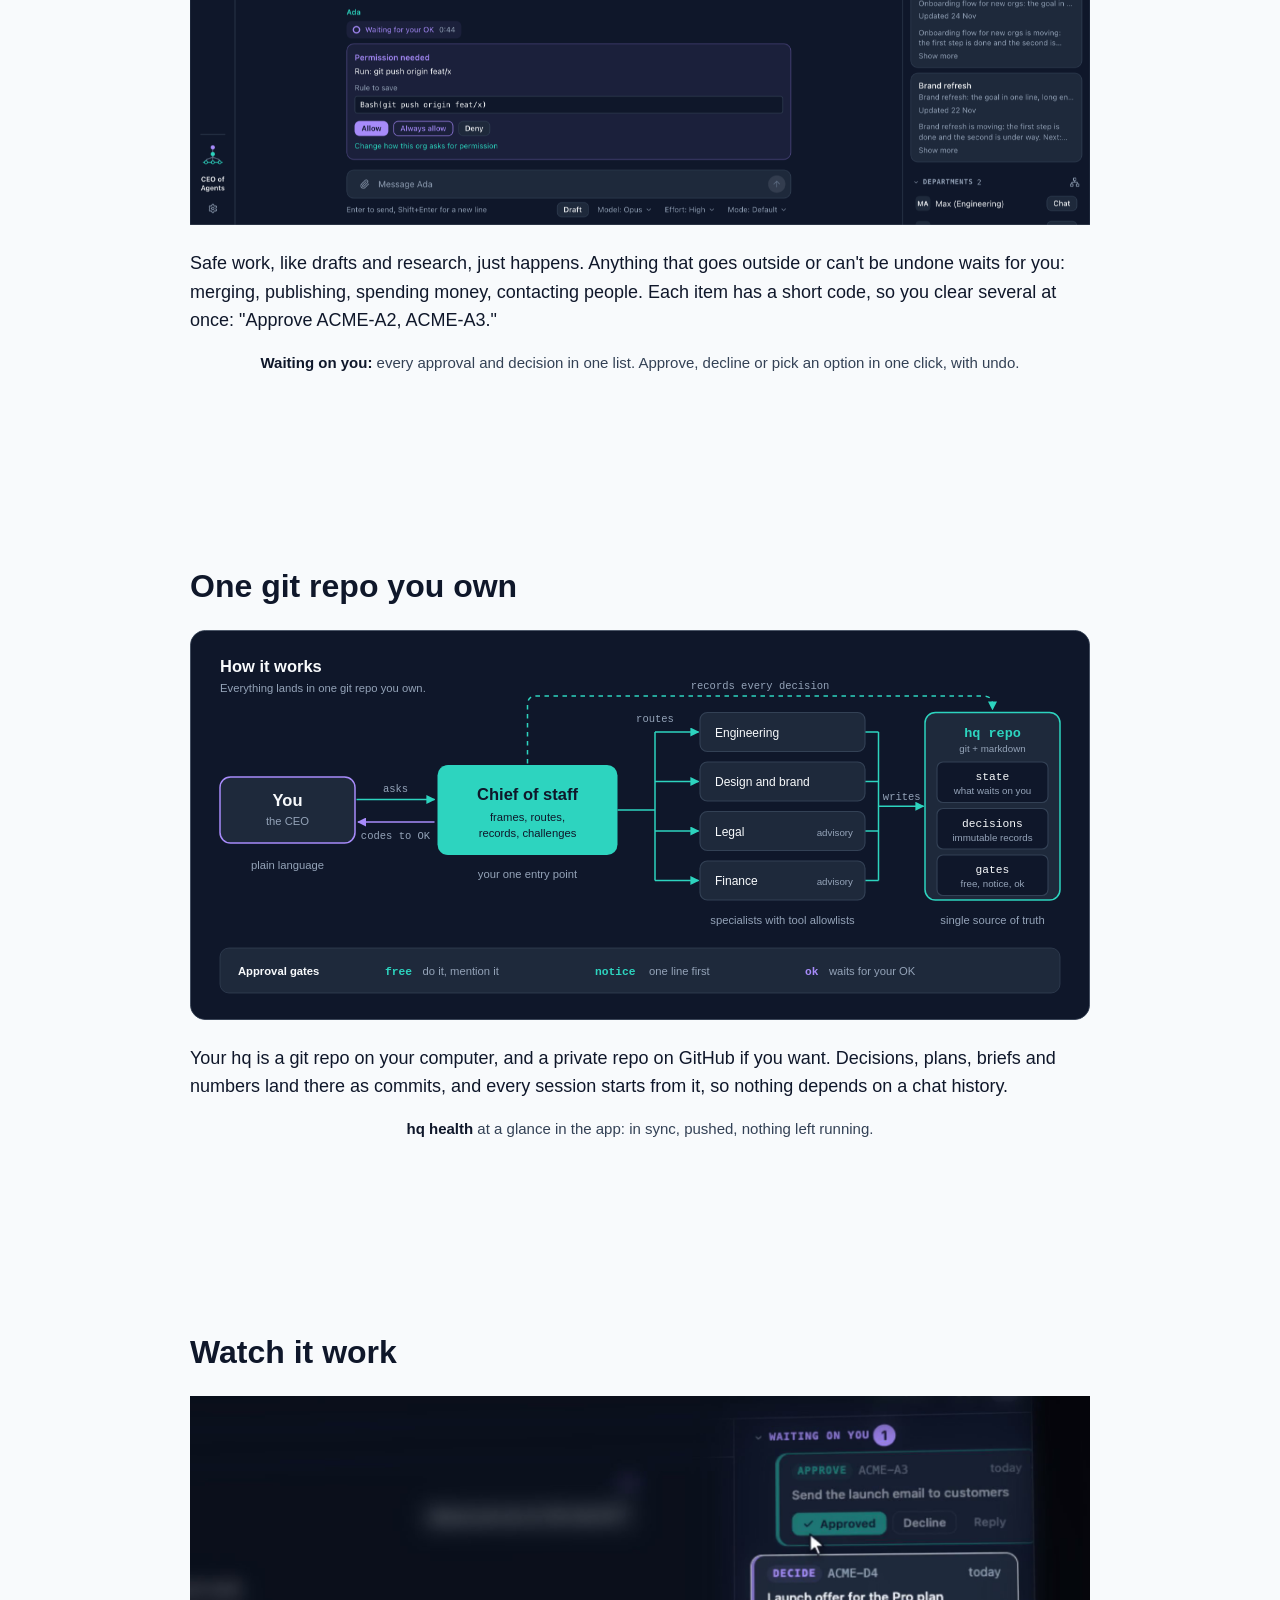
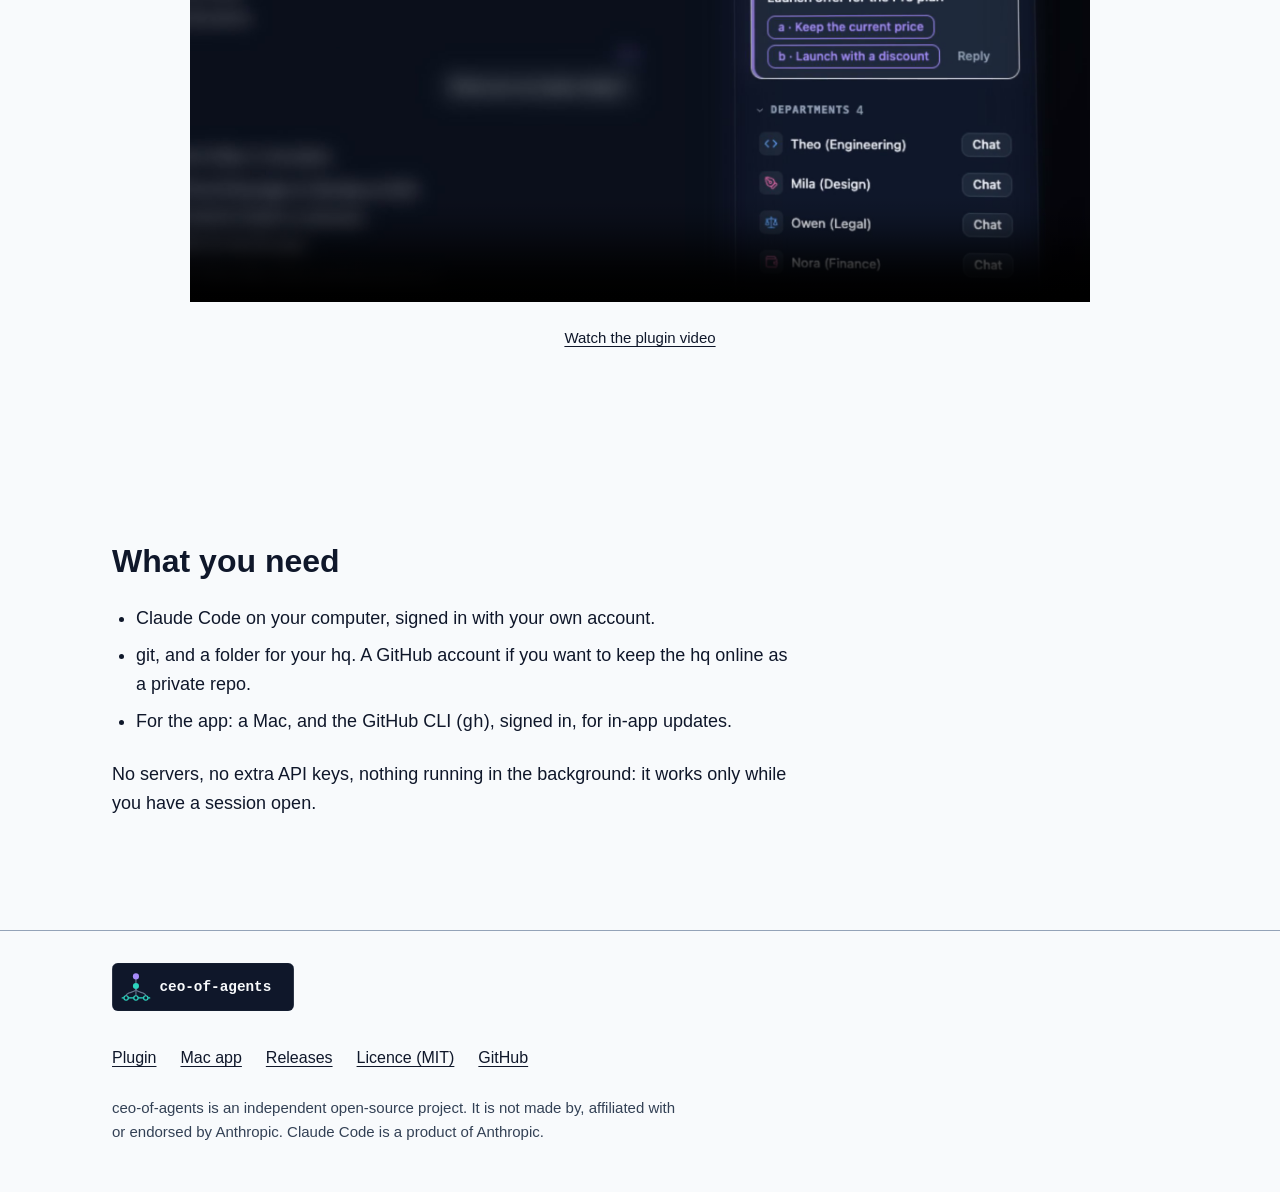
==== commit ddcce590: "fix: hero media at full width and lockup width attribute Co-Authored-By: Claude Opus 5.5 <noreply@an" ====
--- a/index.html
+++ b/index.html
@@ -33,7 +33,7 @@
 
 <header class="site-header">
   <div class="wrap">
-    <a class="lockup" href="./"><img src="assets/logo-lockup.svg" alt="ceo-of-agents" height="48"></a>
+    <a class="lockup" href="./"><img src="assets/logo-lockup.svg" alt="ceo-of-agents" width="182" height="48"></a>
     <nav class="nav" aria-label="Project links">
       <a href="https://github.com/ceo-of-agents/ceo-of-agents-core">Plugin on GitHub</a>
       <a href="https://github.com/ceo-of-agents/ceo-of-agents-desktop">App on GitHub</a>
@@ -169,7 +169,7 @@
 
 <footer class="site-footer">
   <div class="wrap">
-    <a class="lockup" href="./"><img src="assets/logo-lockup.svg" alt="ceo-of-agents" height="48"></a>
+    <a class="lockup" href="./"><img src="assets/logo-lockup.svg" alt="ceo-of-agents" width="182" height="48"></a>
     <nav class="footer-links" aria-label="Footer">
       <a href="https://github.com/ceo-of-agents/ceo-of-agents-core">Plugin</a>
       <a href="https://github.com/ceo-of-agents/ceo-of-agents-desktop">Mac app</a>
--- a/styles.css
+++ b/styles.css
@@ -160,6 +160,7 @@
 .feature p.text { margin-left: auto; margin-right: auto; max-width: 900px; }
 .feature h2 { max-width: 900px; margin-left: auto; margin-right: auto; }
 .media { max-width: 900px; margin: 0 auto 24px; position: relative; }
+.hero .media { max-width: none; }
 .media img, .media video { display: block; width: 100%; height: auto; }
 .clip .toggle {
   display: inline-flex; align-items: center; justify-content: center; min-height: 44px; min-width: 44px;
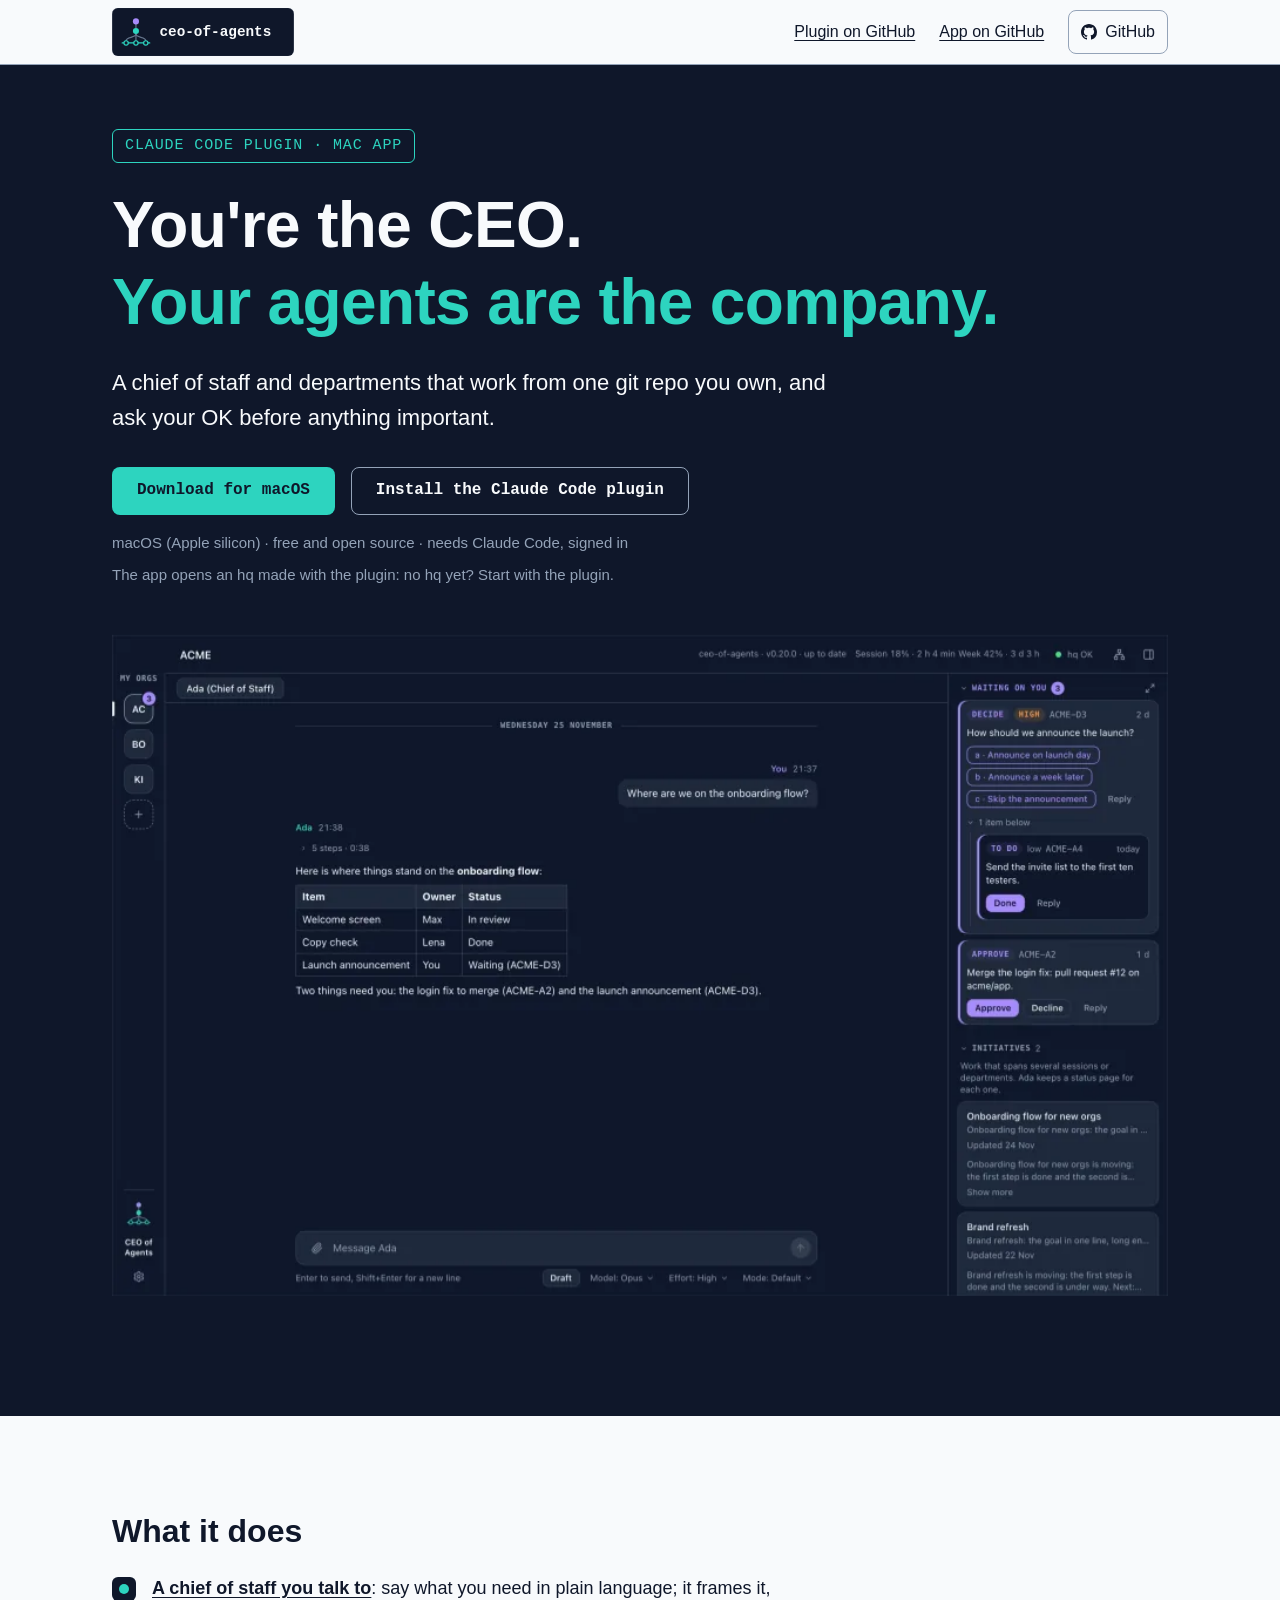
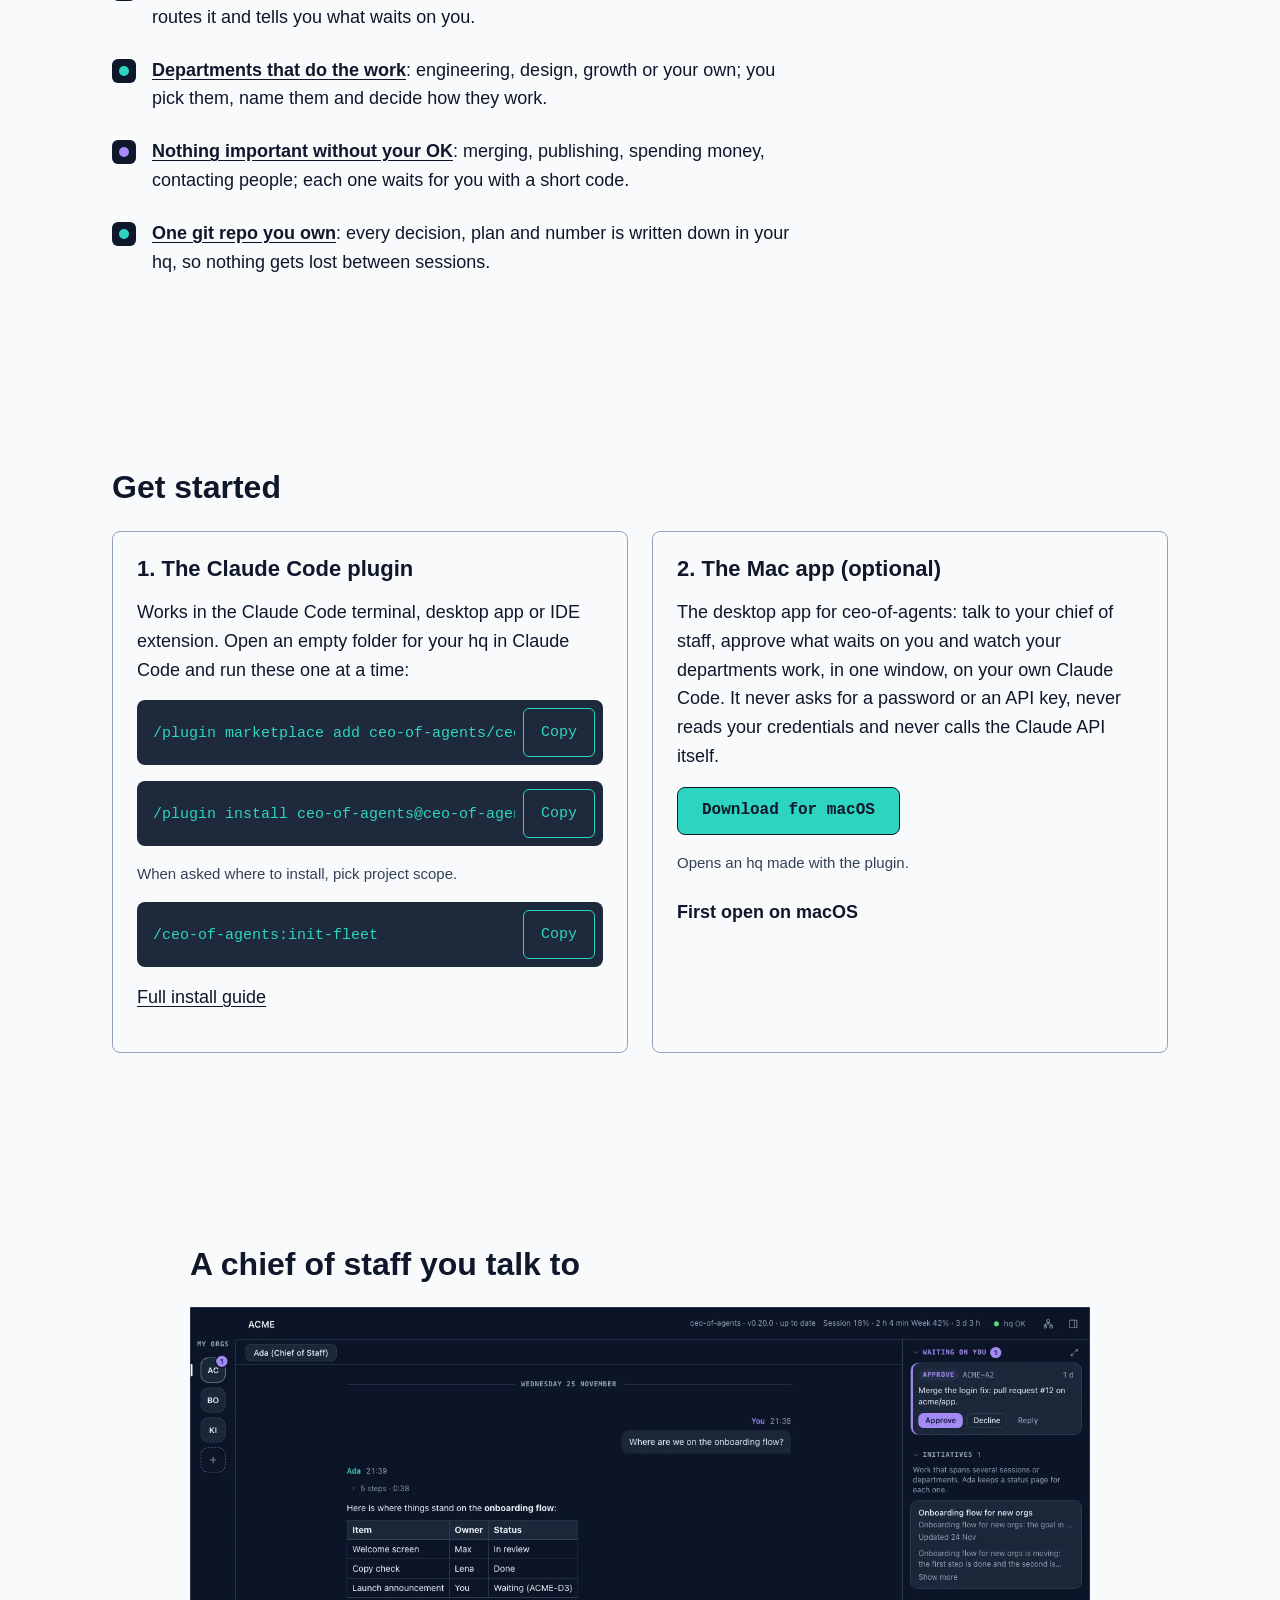
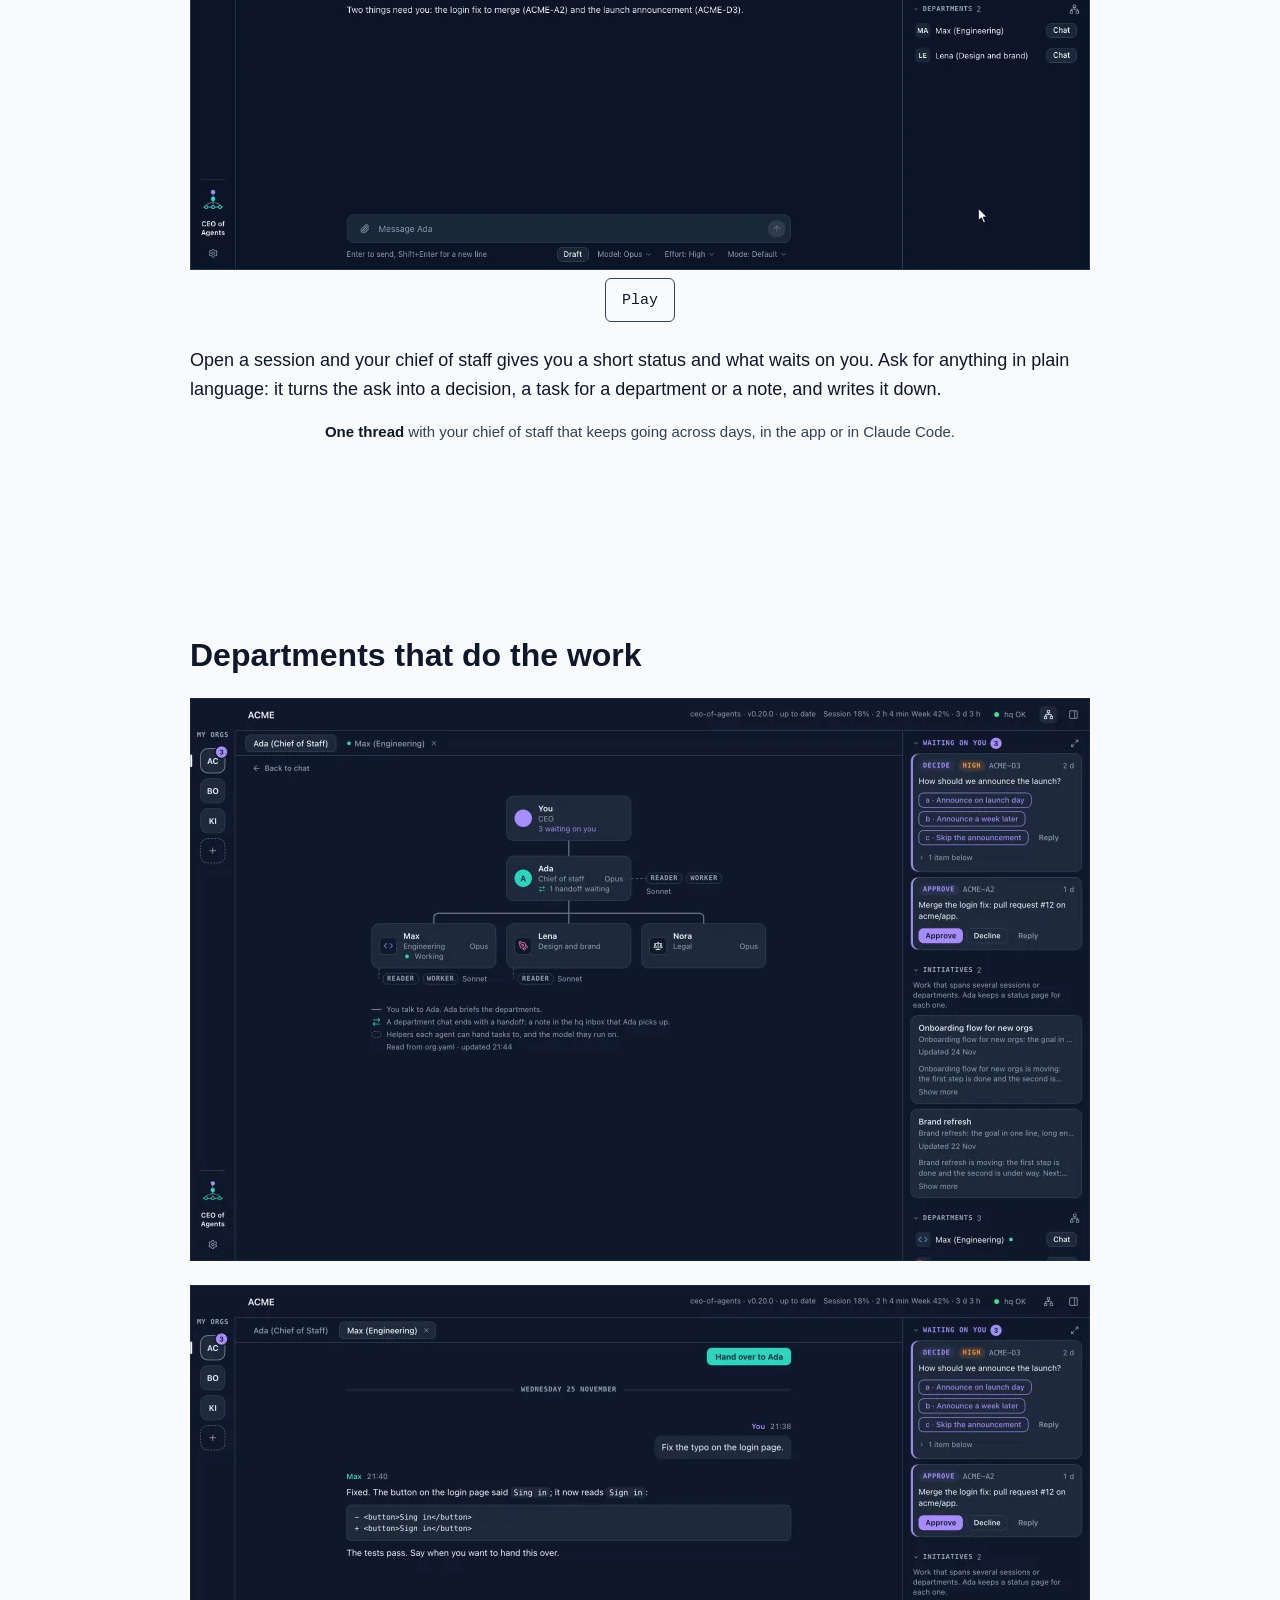
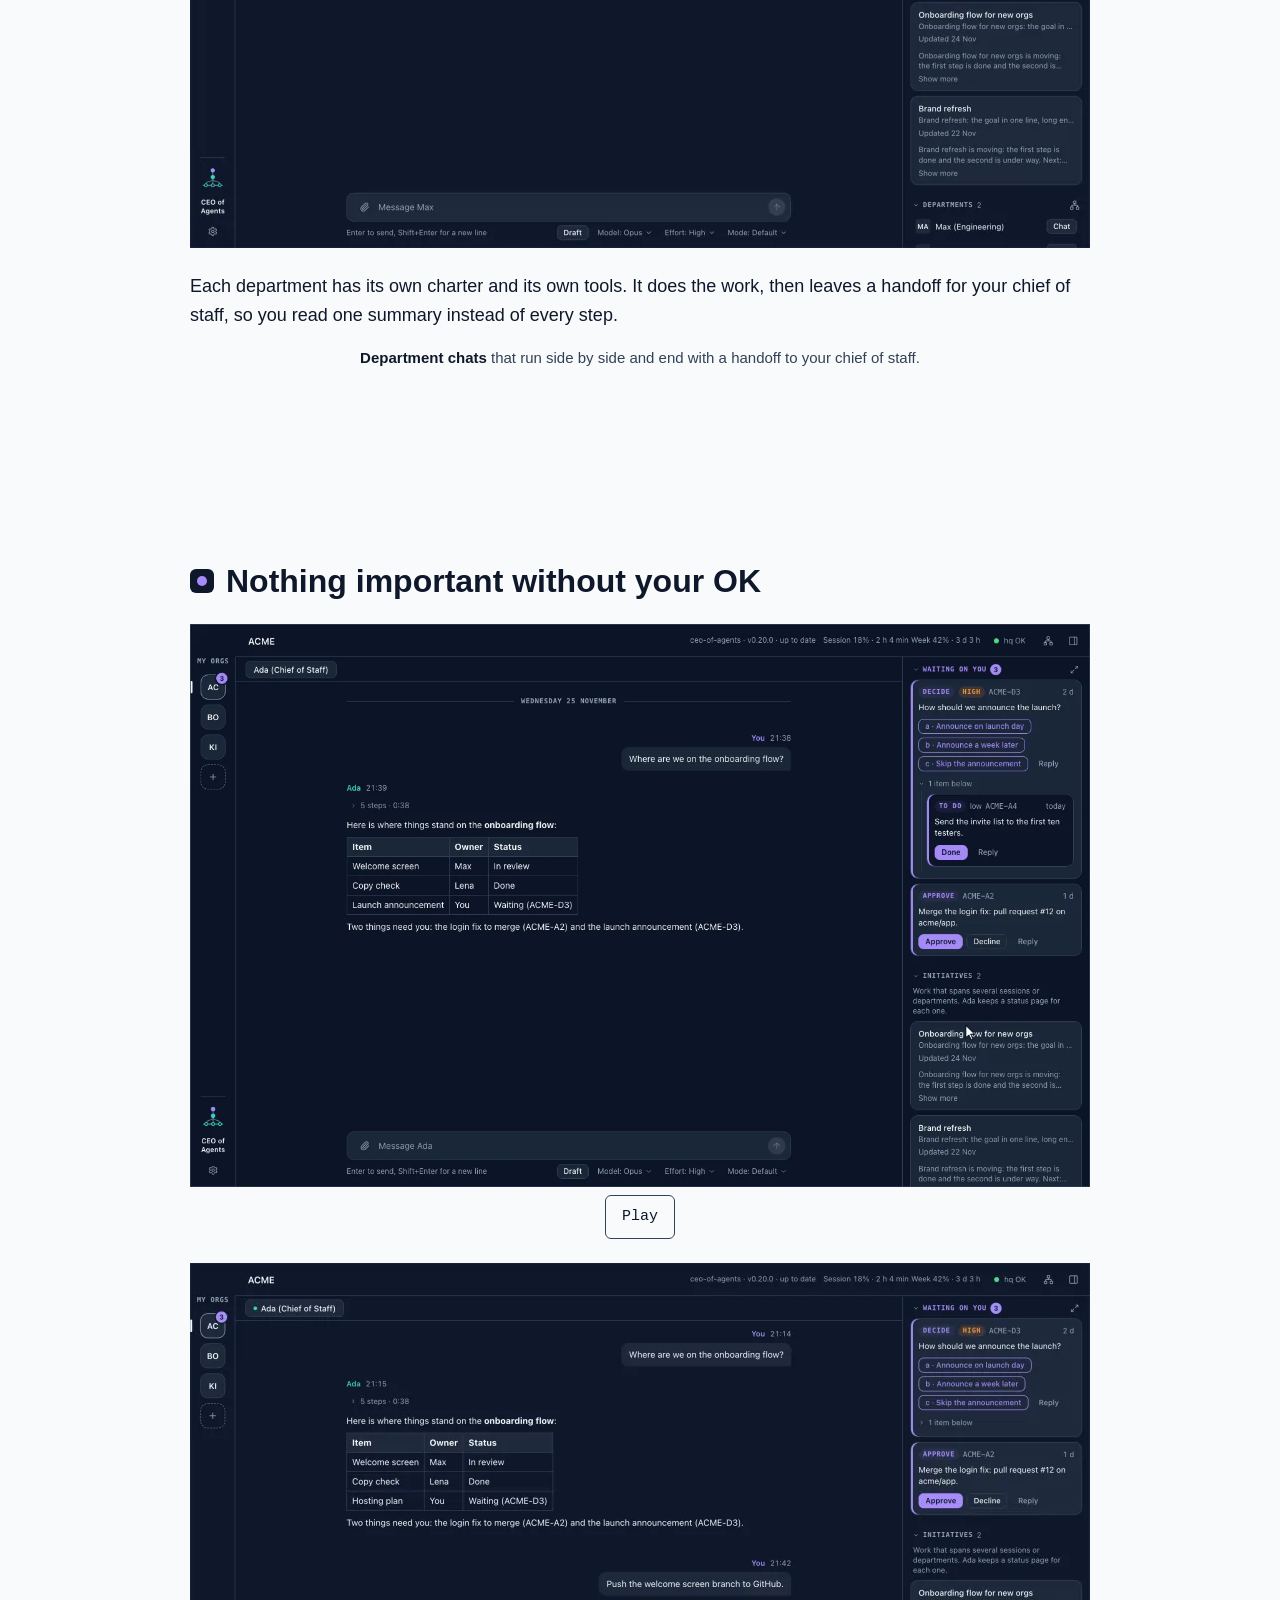
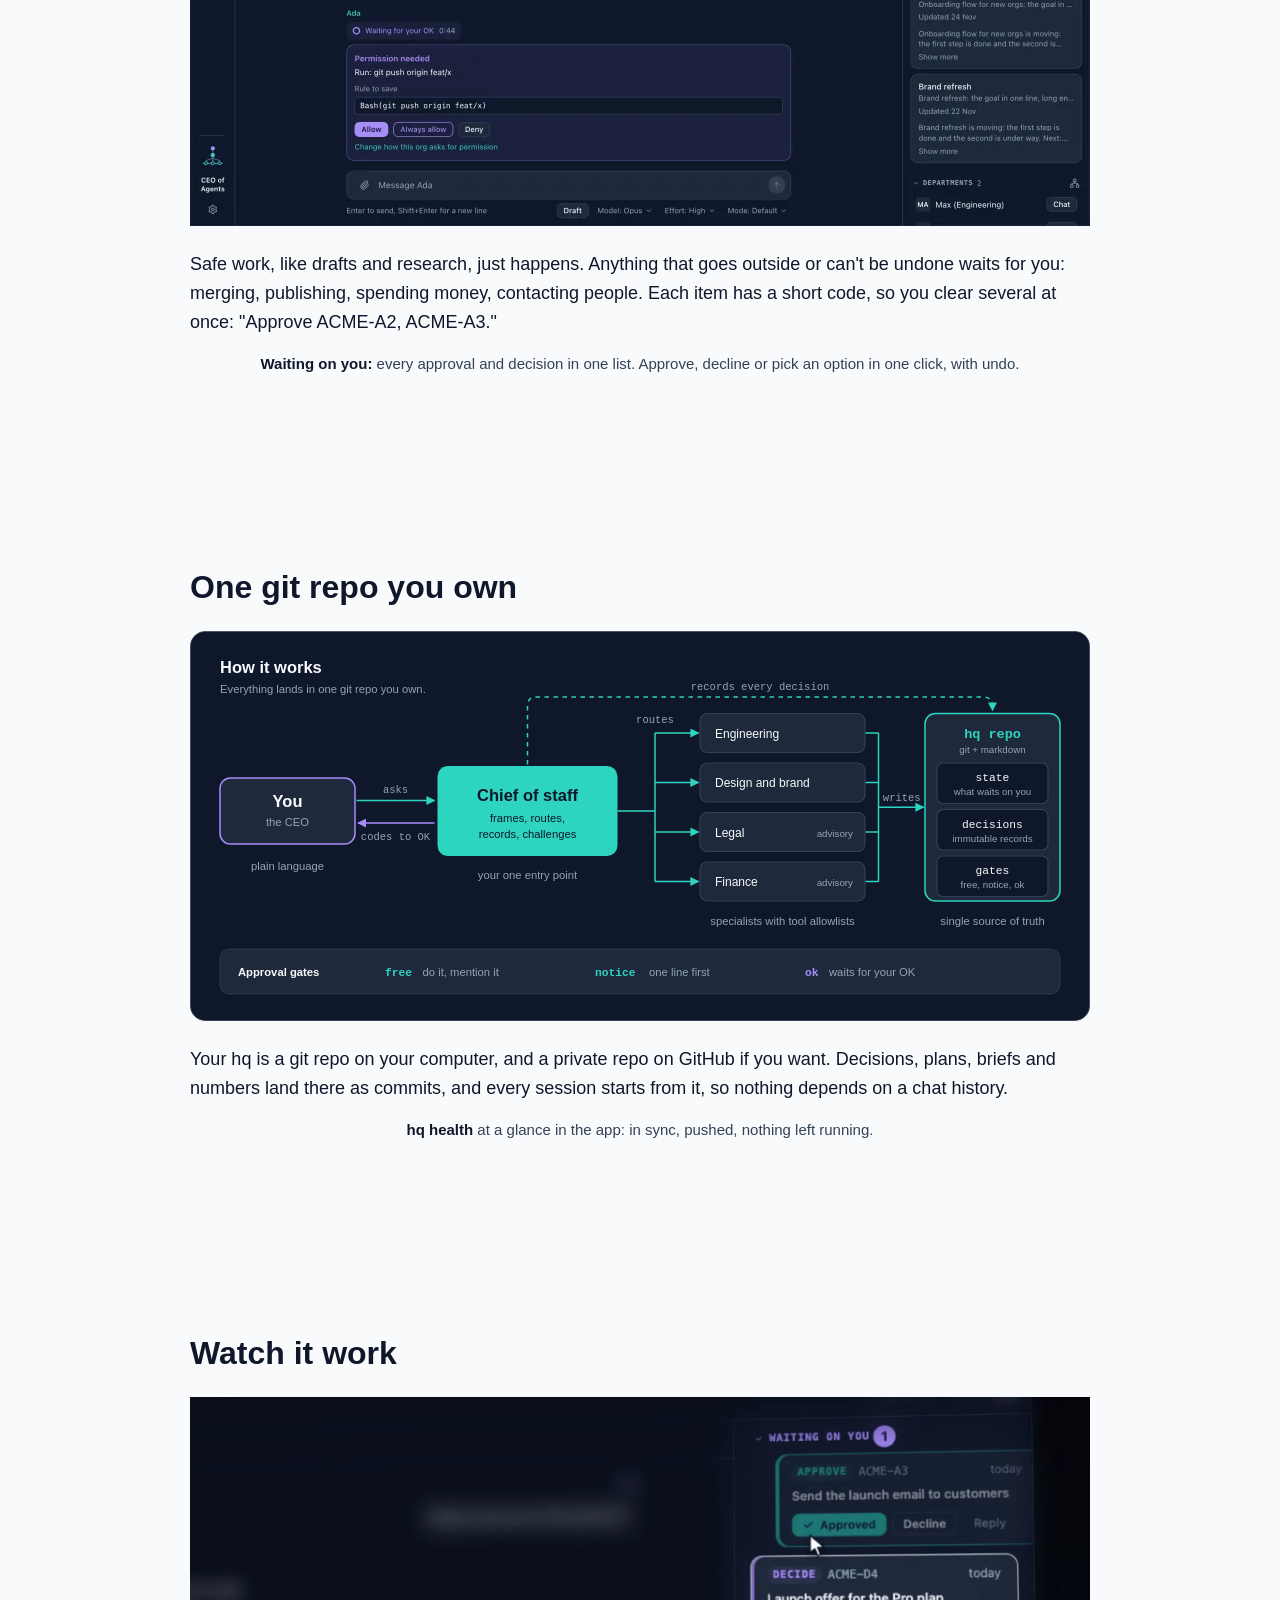
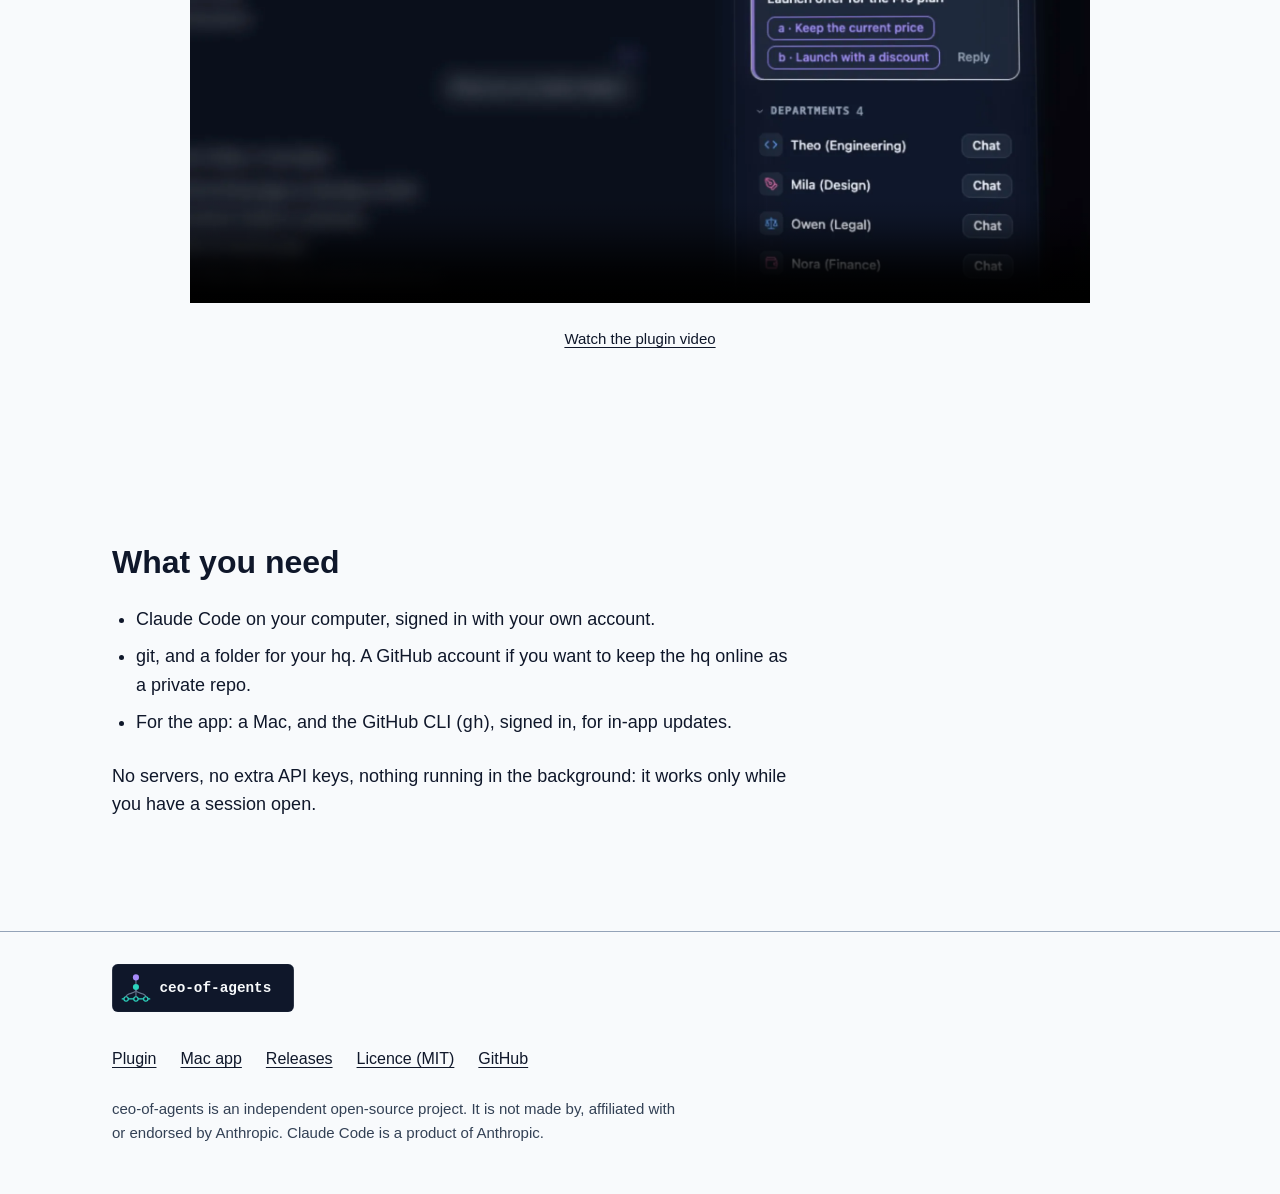
==== commit 50b24831: "perf: lighter landing images and refreshed clips Re-copied approve.mp4 and dispatch.mp4 from the fre" ====
--- a/index.html
+++ b/index.html
@@ -56,7 +56,7 @@
       <p class="note">macOS (Apple silicon) · free and open source · needs Claude Code, signed in</p>
       <p class="note">The app opens an hq made with the plugin: no hq yet? Start with the plugin.</p>
       <figure class="media">
-        <img src="assets/media/hero.png" width="1442" height="902" alt="The CEO of Agents window: on the left, the list of orgs; in the middle, a conversation with the chief of staff, Ada, with a formatted reply and a finished task summary; on the right, the Waiting on you list with three items to approve or decide, and the org's initiatives">
+        <img src="assets/media/hero-1800.webp" srcset="assets/media/hero-900.webp 900w, assets/media/hero-1800.webp 1800w" sizes="(min-width: 1184px) 1120px, (min-width: 720px) calc(100vw - 64px), calc(100vw - 32px)" width="1442" height="902" alt="The CEO of Agents window: on the left, the list of orgs; in the middle, a conversation with the chief of staff, Ada, with a formatted reply and a finished task summary; on the right, the Waiting on you list with three items to approve or decide, and the org's initiatives">
       </figure>
     </div>
   </section>
@@ -104,7 +104,7 @@
     <div class="wrap"><div class="block-inner">
       <h2 id="h-cos">A chief of staff you talk to</h2>
       <div class="media clip">
-        <video class="clip-video" width="1442" height="902" controls muted loop playsinline preload="none" poster="assets/media/dispatch-poster.png" aria-label="Animation: you ask the chief of staff to fix a typo on the login page; the chief of staff sends the work to the engineering department, shown as running, then done; a label says a handoff is waiting"><source src="assets/media/dispatch.mp4" type="video/mp4"></video>
+        <video class="clip-video" width="1442" height="902" controls muted loop playsinline preload="none" poster="assets/media/dispatch-poster.webp" aria-label="Animation: you ask the chief of staff to fix a typo on the login page; the chief of staff sends the work to the engineering department, shown as running, then done; a label says a handoff is waiting"><source src="assets/media/dispatch.mp4" type="video/mp4"></video>
         <button class="toggle" type="button" hidden>Play</button>
       </div>
       <p class="text">Open a session and your chief of staff gives you a short status and what waits on you. Ask for anything in plain language: it turns the ask into a decision, a task for a department or a note, and writes it down.</p>
@@ -115,8 +115,8 @@
   <section class="block feature" id="departments" aria-labelledby="h-dep">
     <div class="wrap"><div class="block-inner">
       <h2 id="h-dep">Departments that do the work</h2>
-      <figure class="media"><img src="assets/media/org-chart.png" width="1442" height="902" loading="lazy" alt="The org chart: you at the top, the chief of staff Ada below, and three departments with their model and status; engineering is running"></figure>
-      <figure class="media"><img src="assets/media/department-chat.png" width="1442" height="902" loading="lazy" alt="A chat with the engineering department, Max, with a reply and the Hand over button"></figure>
+      <figure class="media"><img src="assets/media/org-chart-1800.webp" srcset="assets/media/org-chart-900.webp 900w, assets/media/org-chart-1800.webp 1800w" sizes="(min-width: 964px) 900px, (min-width: 720px) calc(100vw - 64px), calc(100vw - 32px)" width="1442" height="902" loading="lazy" alt="The org chart: you at the top, the chief of staff Ada below, and three departments with their model and status; engineering is running"></figure>
+      <figure class="media"><img src="assets/media/department-chat-1800.webp" srcset="assets/media/department-chat-900.webp 900w, assets/media/department-chat-1800.webp 1800w" sizes="(min-width: 964px) 900px, (min-width: 720px) calc(100vw - 64px), calc(100vw - 32px)" width="1442" height="902" loading="lazy" alt="A chat with the engineering department, Max, with a reply and the Hand over button"></figure>
       <p class="text">Each department has its own charter and its own tools. It does the work, then leaves a handoff for your chief of staff, so you read one summary instead of every step.</p>
       <p class="caption"><strong>Department chats</strong> that run side by side and end with a handoff to your chief of staff.</p>
     </div></div>
@@ -126,10 +126,10 @@
     <div class="wrap"><div class="block-inner">
       <h2 id="h-ok"><span class="marker violet" aria-hidden="true"></span>Nothing important without your OK</h2>
       <div class="media clip">
-        <video class="clip-video" width="1442" height="902" controls muted loop playsinline preload="none" poster="assets/media/approve-poster.png" aria-label="Animation: in the Waiting on you list you approve an item; an undo bar counts down for four seconds; the item leaves the list and the counter drops by one"><source src="assets/media/approve.mp4" type="video/mp4"></video>
+        <video class="clip-video" width="1442" height="902" controls muted loop playsinline preload="none" poster="assets/media/approve-poster.webp" aria-label="Animation: in the Waiting on you list you approve an item; an undo bar counts down for four seconds; the item leaves the list and the counter drops by one"><source src="assets/media/approve.mp4" type="video/mp4"></video>
         <button class="toggle" type="button" hidden>Play</button>
       </div>
-      <figure class="media"><img src="assets/media/permission.png" width="1442" height="902" loading="lazy" alt="A permission card in the conversation: Claude Code asks to run git push origin feat/x, with the buttons Allow, Always allow and Deny"></figure>
+      <figure class="media"><img src="assets/media/permission-1800.webp" srcset="assets/media/permission-900.webp 900w, assets/media/permission-1800.webp 1800w" sizes="(min-width: 964px) 900px, (min-width: 720px) calc(100vw - 64px), calc(100vw - 32px)" width="1442" height="902" loading="lazy" alt="A permission card in the conversation: Claude Code asks to run git push origin feat/x, with the buttons Allow, Always allow and Deny"></figure>
       <p class="text">Safe work, like drafts and research, just happens. Anything that goes outside or can't be undone waits for you: merging, publishing, spending money, contacting people. Each item has a short code, so you clear several at once: "Approve ACME-A2, ACME-A3."</p>
       <p class="caption"><strong>Waiting on you:</strong> every approval and decision in one list. Approve, decline or pick an option in one click, with undo.</p>
     </div></div>
@@ -148,7 +148,7 @@
     <div class="wrap"><div class="block-inner">
       <h2 id="tour">Watch it work</h2>
       <div class="media">
-        <video width="1920" height="1080" controls preload="metadata" playsinline poster="assets/media/product-video-poster.png"><source src="assets/media/product-video.mp4" type="video/mp4"></video>
+        <video width="1920" height="1080" controls preload="metadata" playsinline poster="assets/media/product-video-poster.webp"><source src="assets/media/product-video.mp4" type="video/mp4"></video>
       </div>
       <p class="caption"><a href="https://github.com/ceo-of-agents/ceo-of-agents-core#readme">Watch the plugin video</a></p>
     </div></div>
